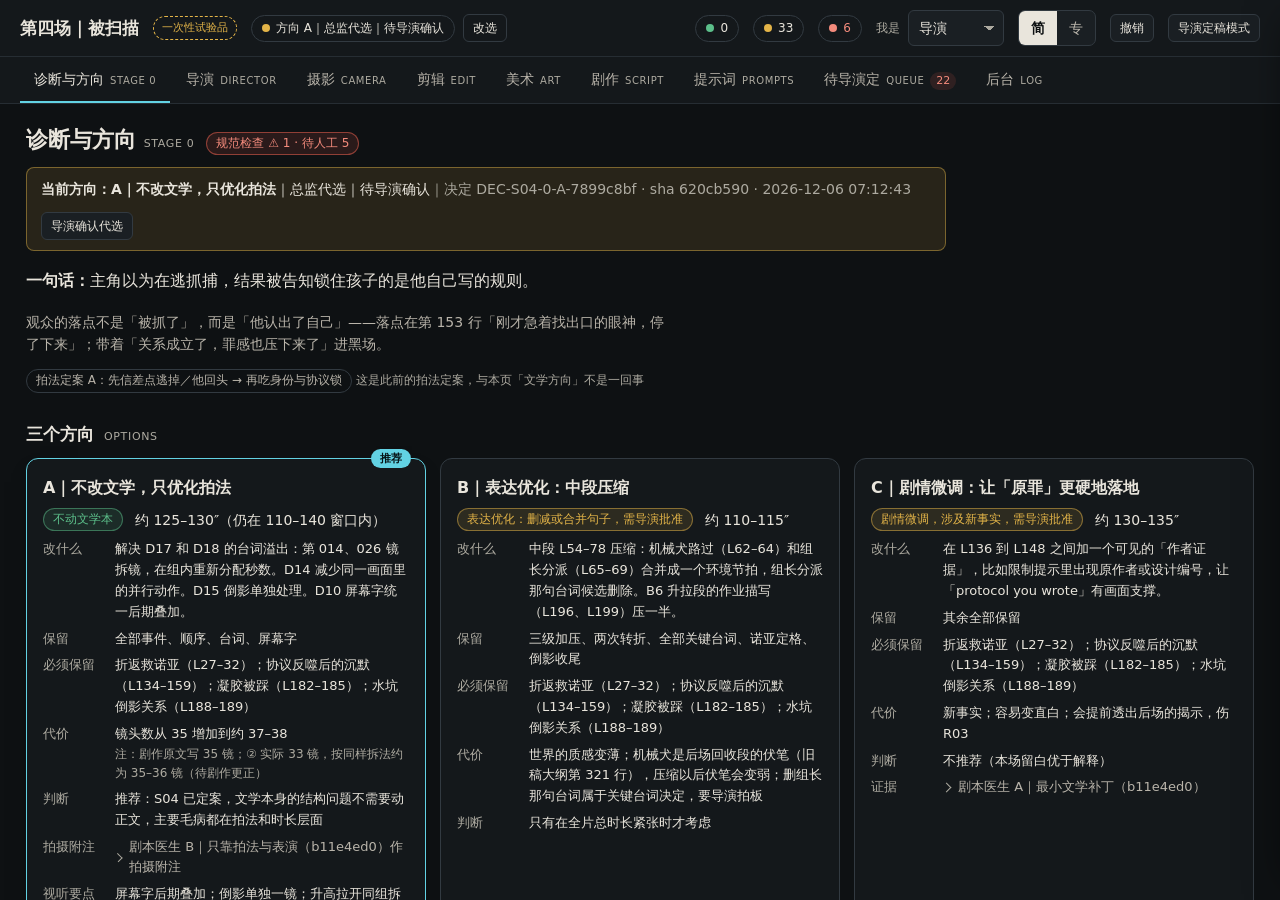
==== index.html @ 459a9475 "LR S04 workbench preview v0.6" ====
<!doctype html>
<html lang="zh-CN">
<head>
<meta charset="utf-8">
<meta name="viewport" content="width=device-width, initial-scale=1">
<title>第四场｜被扫描 · 场次工作台</title>
<link rel="stylesheet" href="css/app.css">
</head>
<body>
<a class="skip" href="#main">跳到主内容</a>
<div class="app">
  <header class="top" id="top"></header>
  <nav class="tabs" id="tabs" role="tablist" aria-label="视角"></nav>
  <div class="body" id="body">
    <aside class="tree" id="tree" aria-label="镜头树"></aside>
    <main class="main" id="main" tabindex="-1" role="tabpanel"></main>
    <aside class="side" id="side" aria-label="资产栏"></aside>
  </div>
</div>
<div class="drawer" id="drawer" role="dialog" aria-modal="true" aria-hidden="true" aria-label="抽屉"></div>
<noscript><p style="padding:20px">需要开启 JavaScript。</p></noscript>
<script src="data/S04.js"></script>
<script src="data/ref_index.js"></script>
<script src="js/core.js"></script>
<script src="js/lint.js"></script>
<script src="rules/rules.js"></script>
<script src="rules/freshness.js"></script>
<script src="rules/ui_audit.js"></script>
<script src="js/ui_base.js"></script>
<script src="js/ui_views.js"></script>
<script src="js/ui_views2.js"></script>
<script src="js/ui_rules.js"></script>
<script src="js/ui_actions.js"></script>
</body>
</html>
---- css/app.css ----
/* 场次工作台｜深色操作界面：夜戏工作环境，状态只用三色 */
:root{
  --bg:#0e1113; --panel:#14181b; --panel2:#1a1f23; --line:#262d33; --line2:#323a41;
  --ink:#e9e5dc; --ink2:#b9b4aa; --ink3:#adaaa0; --cyan:#62d2e3; --cyan2:#2a6f7a;
  --ok:#5cbf8a; --warn:#e3b448; --bad:#f48b7c; --okbg:rgba(92,191,138,.12); --warnbg:rgba(227,180,72,.12); --badbg:rgba(232,96,79,.13);
  --r:8px; --sans:"Noto Sans SC","Noto Sans CJK SC","PingFang SC","Hiragino Sans GB","Microsoft YaHei","Source Han Sans SC",system-ui,-apple-system,"Segoe UI",sans-serif;
  --latin:"Inter","Helvetica Neue",system-ui,-apple-system,"Segoe UI",Arial,sans-serif;
  --mono:ui-monospace,"SFMono-Regular","Cascadia Mono",Menlo,Consolas,monospace;
}
*{box-sizing:border-box}
html,body{margin:0;height:100%;background:var(--bg);color:var(--ink);font:14px/1.6 var(--sans);-webkit-font-smoothing:antialiased}
::selection{background:var(--cyan2);color:#fff}
*{scrollbar-width:thin;scrollbar-color:var(--line2) transparent}
::-webkit-scrollbar{width:10px;height:10px}::-webkit-scrollbar-thumb{background:var(--line2);border-radius:10px;border:2px solid var(--bg)}
a{color:var(--cyan);text-underline-offset:3px}
button,select,input,textarea{font:inherit;color:inherit}
:focus-visible{outline:2px solid var(--cyan);outline-offset:2px;border-radius:4px}
.lat{font-family:var(--latin);letter-spacing:.06em;text-transform:uppercase;font-size:11px;color:var(--ink3);font-weight:500}
.num{font-variant-numeric:tabular-nums;font-family:var(--latin)}
.muted{color:var(--ink3)} .ink2{color:var(--ink2)}
.hide{display:none!important}

/* ---------- shell ---------- */
.app{display:grid;grid-template-rows:auto auto 1fr;height:100vh}
.top{display:flex;align-items:center;gap:12px 14px;padding:10px 20px;border-bottom:1px solid var(--line);background:var(--panel);flex-wrap:wrap}
.brand{display:flex;flex-direction:column;line-height:1.25;min-width:0}
.brandh{font-size:17px;font-weight:600;white-space:nowrap;margin:0;line-height:1.25}
.brand .lat{margin-top:2px}
.proto{font-size:11px;padding:2px 8px;border:1px dashed var(--warn);color:var(--warn);border-radius:20px;white-space:nowrap}
.top .grow{flex:1}
.vers{display:flex;gap:10px;flex-wrap:wrap;font-size:12px;color:var(--ink3)}
.vers span b{color:var(--ink2);font-weight:500}
.ctl{display:flex;align-items:center;gap:8px}
.ctl label{font-size:12px;color:var(--ink3)}
select,.inp{background:var(--panel2);border:1px solid var(--line2);border-radius:6px;padding:6px 10px;min-height:34px}
select{padding-right:28px;appearance:none;background-image:linear-gradient(45deg,transparent 50%,var(--ink3) 50%),linear-gradient(135deg,var(--ink3) 50%,transparent 50%);background-position:calc(100% - 14px) 50%,calc(100% - 9px) 50%;background-size:5px 5px;background-repeat:no-repeat}
.btn{display:inline-flex;align-items:center;gap:6px;background:var(--panel2);border:1px solid var(--line2);border-radius:6px;padding:6px 12px;min-height:34px;cursor:pointer;white-space:nowrap}
.btn:hover{border-color:var(--ink3)} .btn:disabled{opacity:.45;cursor:not-allowed}
.btn.pri{background:var(--cyan);border-color:var(--cyan);color:#071417;font-weight:600}
.btn.pri:hover{filter:brightness(1.08)}
.btn.ghost{background:transparent}
.btn.sm{min-height:28px;padding:3px 9px;font-size:12px}
.btn svg{width:14px;height:14px}
.lamp{display:inline-flex;align-items:center;gap:6px;font-size:12px;padding:3px 10px;border-radius:20px;border:1px solid var(--line2);white-space:nowrap}
.dot{width:8px;height:8px;border-radius:50%;display:inline-block;flex:none}
.ok .dot,.dot.ok{background:var(--ok)} .warn .dot,.dot.warn{background:var(--warn)} .bad .dot,.dot.bad{background:var(--bad)}
.seg{display:inline-flex;border:1px solid var(--line2);border-radius:7px;overflow:hidden;background:var(--panel2)}
.seg button{border:0;background:transparent;padding:6px 12px;cursor:pointer;color:var(--ink2);white-space:nowrap}
.seg button[aria-pressed=true]{background:var(--ink);color:var(--bg);font-weight:600}
.seg button:disabled{opacity:.35;cursor:not-allowed}
.tabs{display:flex;gap:2px;padding:0 20px;border-bottom:1px solid var(--line);background:var(--panel);overflow-x:auto}
.tabs button{border:0;background:transparent;color:var(--ink2);padding:11px 14px 10px;cursor:pointer;border-bottom:2px solid transparent;white-space:nowrap;display:flex;gap:6px;align-items:baseline}
.tabs button .lat{font-size:10px}
.tabs button[aria-selected=true]{color:var(--ink);border-bottom-color:var(--cyan)}
.tabs button:disabled{color:#80878d;cursor:not-allowed}
.tabs .cnt{font-size:11px;background:var(--badbg);color:var(--bad);border-radius:10px;padding:0 6px}

.body{display:grid;grid-template-columns:248px minmax(0,1fr) 312px;min-height:0}
.body.no-side{grid-template-columns:248px minmax(0,1fr)}
.body.wide{grid-template-columns:minmax(0,1fr)}
.tree,.side{overflow:auto;border-right:1px solid var(--line);background:var(--panel);padding:14px 12px 40px}
.side{border-right:0;border-left:1px solid var(--line)}
.main{overflow:auto;padding:18px 26px 80px;min-width:0}

/* ---------- tree ---------- */
.tt{margin:0 0 8px;font-size:12px;font-weight:500;color:var(--ink3)}
.tnode{display:flex;align-items:center;gap:8px;width:100%;text-align:left;background:transparent;border:0;border-radius:6px;padding:5px 8px;cursor:pointer;color:var(--ink2)}
.tnode:hover{background:var(--panel2)}
.tnode[aria-current=true]{background:var(--panel2);color:var(--ink);box-shadow:inset 0 0 0 1px var(--line2)}
.tnode .sec{margin-left:auto;font-size:12px}
.tnode.g{font-weight:600;color:var(--ink);margin-top:8px}
.tnode.g .sec.bad{color:var(--bad);font-weight:700}
.tnode.s{padding-left:22px;font-size:13px}
.tnode .flag{width:7px;height:7px;border-radius:50%}
.gbar{height:4px;background:var(--line);border-radius:3px;margin:2px 8px 2px 22px;position:relative}
.gbar i{position:absolute;left:0;top:0;bottom:0;background:var(--cyan2);border-radius:3px}
.gbar i.bad{background:var(--bad)}

/* ---------- common blocks ---------- */
.h1{font-size:22px;font-weight:600;margin:0}
.h2{font-size:17px;font-weight:600;margin:28px 0 10px;display:flex;align-items:baseline;gap:10px}
.h2:first-child{margin-top:0}
.h3{font-size:14px;font-weight:600;margin:16px 0 6px}
.lead{font-size:16px;line-height:1.7;max-width:70ch}
.pane{background:var(--panel);border:1px solid var(--line);border-radius:var(--r);padding:14px 16px}
.row{display:flex;gap:12px;align-items:center;flex-wrap:wrap}
.chip{display:inline-flex;align-items:center;gap:5px;border:1px solid var(--line2);border-radius:20px;padding:1px 9px;font-size:12px;color:var(--ink2);background:transparent;cursor:default;white-space:nowrap}
button.chip{cursor:pointer} button.chip:hover{border-color:var(--cyan);color:var(--ink)}
.chip.ok{border-color:rgba(92,191,138,.5);color:var(--ok);background:var(--okbg)}
.chip.warn{border-color:rgba(227,180,72,.5);color:var(--warn);background:var(--warnbg)}
.chip.bad{border-color:rgba(232,96,79,.55);color:var(--bad);background:var(--badbg)}
.chip.line{font-family:var(--latin);font-size:11px}
.tag-src{font-size:11px;color:var(--ink3)}
table.t{width:100%;border-collapse:collapse;font-size:13px}
table.t th{text-align:left;font-weight:500;color:var(--ink3);font-size:12px;border-bottom:1px solid var(--line2);padding:6px 8px;white-space:nowrap}
table.t td{border-bottom:1px solid var(--line);padding:7px 8px;vertical-align:top}
table.t tr.sel td{background:rgba(98,210,227,.06)}
.inh{color:var(--ink3)} .set{color:var(--ink)}
.ydot{display:inline-block;width:6px;height:6px;border-radius:50%;background:var(--warn);margin-left:4px;vertical-align:middle}
.empty{border:1px dashed var(--line2);border-radius:var(--r);padding:22px;text-align:center;color:var(--ink3)}
.alert{border-radius:var(--r);padding:10px 14px;margin:10px 0;border:1px solid}
.alert.bad{border-color:rgba(232,96,79,.5);background:var(--badbg)}
.alert.warn{border-color:rgba(227,180,72,.45);background:var(--warnbg)}
.alert.ok{border-color:rgba(92,191,138,.45);background:var(--okbg)}
.alert .fix{color:var(--ink2);font-size:13px}
details>summary{cursor:pointer;list-style:none;display:flex;align-items:center;gap:8px;color:var(--ink2)}
details>summary::-webkit-details-marker{display:none}
details>summary::before{content:"";width:6px;height:6px;border-right:1.5px solid var(--ink3);border-bottom:1.5px solid var(--ink3);transform:rotate(-45deg);transition:transform .2s}
details[open]>summary::before{transform:rotate(45deg)}

/* ---------- edit bar ---------- */
.editbar{position:sticky;top:-18px;z-index:5;background:linear-gradient(var(--bg) 85%,transparent);padding:10px 0 12px;margin:-18px 0 8px}
.editbox{display:flex;gap:8px;align-items:center;background:var(--panel);border:1px solid var(--line2);border-radius:10px;padding:6px 6px 6px 12px}
.editbox:focus-within{border-color:var(--cyan)}
.editbox input{flex:1;background:transparent;border:0;outline:none;min-width:0;padding:6px 0;font-size:15px}
.editbox .lat{white-space:nowrap}
.hints{display:flex;gap:6px;flex-wrap:wrap;margin-top:8px}
.result{margin-top:10px;background:var(--panel);border:1px solid var(--line2);border-radius:10px;padding:12px 14px}
.intent{display:grid;grid-template-columns:repeat(3,minmax(0,1fr));gap:10px;margin:8px 0}
.intent div{background:var(--panel2);border-radius:6px;padding:6px 10px}
.intent div .lat{display:block}
.cmp{display:grid;grid-template-columns:repeat(3,minmax(0,1fr));gap:10px;margin-top:10px}
.cmp>div{border:1px solid var(--line2);border-radius:8px;padding:10px}

/* ---------- shot rows ---------- */
.grouphead{display:flex;gap:14px;align-items:flex-start;flex-wrap:wrap;margin-bottom:12px}
.grouphead .meta{flex:1;min-width:280px}
.secbig{font-size:26px;font-weight:600;font-family:var(--latin)}
.secbig.bad{color:var(--bad)}
.shotcard{display:grid;grid-template-columns:96px minmax(0,1fr) minmax(220px,340px);gap:16px;padding:16px 0;border-top:1px solid var(--line)}
.shotcard .sid{font-family:var(--latin);font-weight:600;font-size:15px}
.shotcard .sid small{display:block;font-weight:400;color:var(--ink3);font-size:12px}
.shotcard.sel{background:linear-gradient(90deg,rgba(98,210,227,.05),transparent 60%)}
.effect{font-size:15px;line-height:1.65}
.lines .ln{margin-top:6px}
.lines .en{font-family:var(--latin);font-size:14px}
.lines .zh{color:var(--ink3);font-size:12px}
.sketch{display:flex;gap:8px;align-items:stretch}
.sketch figure{margin:0;flex:1;min-width:0;position:relative;border-radius:6px;overflow:hidden;background:#000;border:1px solid var(--line)}
.sketch img{display:block;width:100%;aspect-ratio:16/9;object-fit:cover}
.sketch .ph{aspect-ratio:16/9;display:flex;align-items:center;justify-content:center;color:var(--ink3);font-size:12px;border:1px dashed var(--line2);border-radius:6px;background:var(--panel2);flex:1}
.blackbar{background:#000;color:#f1efe9;font-size:10.5px;line-height:1.5;padding:5px 7px;font-family:var(--latin)}
.blackbar b{font-weight:600}
.figtag{position:absolute;top:6px;left:6px}
.camcard{background:var(--panel2);border:1px solid var(--line);border-radius:8px;padding:10px 12px;margin-top:10px}
.camcard .pk{font-size:12px;color:var(--ink2)}
.camcard .why{font-size:13px;margin-top:4px}
.compass{width:26px;height:26px;flex:none}
.ptabs{display:flex;gap:4px;margin:8px 0}
.ptabs button{background:transparent;border:1px solid var(--line2);border-radius:6px;padding:2px 10px;cursor:pointer;color:var(--ink2);font-size:12px}
.ptabs button[aria-selected=true]{background:var(--ink);color:var(--bg)}
.kv{display:grid;grid-template-columns:96px minmax(0,1fr) auto;gap:4px 10px;font-size:13px}
.kv .k{color:var(--ink3)}
.flagp{font-size:11px;border-radius:4px;padding:0 5px;border:1px solid var(--line2);color:var(--ink2);background:transparent;white-space:nowrap}
.flagp.in{color:var(--cyan);border-color:var(--cyan2)}

/* ---------- map ---------- */
.mapwrap{position:relative;border-radius:10px;overflow:hidden;border:1px solid var(--line);background:#000}
.mapwrap img{display:block;width:100%}
.mapwrap svg{position:absolute;inset:0;width:100%;height:100%}
.mapctl{display:flex;gap:8px;align-items:center;margin:8px 0}

/* ---------- timeline (剪辑) ---------- */
.tl{margin:10px 0 24px}
.tl .lane{position:relative;height:56px;background:var(--panel);border:1px solid var(--line);border-radius:8px;overflow:hidden}
.tl .limit{position:absolute;top:0;bottom:0;border-left:1px dashed var(--bad)}
.tl .blk{position:absolute;top:6px;bottom:6px;background:var(--panel2);border:1px solid var(--line2);border-radius:5px;padding:3px 6px;font-size:11px;overflow:hidden;cursor:pointer}
.tl .blk.prot{border-color:var(--cyan2)}
.tl .blk .dl{position:absolute;bottom:3px;height:4px;background:var(--cyan);border-radius:2px;opacity:.8}
.tl .blk .dl.over{background:var(--bad)}
.tl .ruler{display:flex;justify-content:space-between;font-size:10px;color:var(--ink3);margin-top:3px;font-family:var(--latin)}

/* ---------- prompts ---------- */
.pcard{border:1px solid var(--line2);border-radius:10px;margin:14px 0 22px;background:var(--panel)}
.pcard header{display:flex;gap:12px;align-items:center;padding:12px 14px;border-bottom:1px solid var(--line);flex-wrap:wrap}
.pcard pre{margin:0;padding:14px;max-height:420px;overflow:auto;font:12.5px/1.6 var(--mono);white-space:pre-wrap;word-break:break-word}
.pcard pre .n{color:var(--ink3)}
.thumbs{display:flex;gap:10px;padding:10px 14px;border-top:1px solid var(--line);overflow-x:auto}
.thumb{width:132px;flex:none;font-size:11px}
.thumb .im{aspect-ratio:16/9;background:var(--panel2);border:1px solid var(--line2);border-radius:5px;overflow:hidden;display:flex;align-items:center;justify-content:center;color:var(--ink3)}
.thumb img{width:100%;height:100%;object-fit:cover}
.thumb label{display:flex;gap:5px;align-items:center;margin-top:4px}
.copied{color:var(--ok);font-size:12px}

/* ---------- stage 0 ---------- */
.s0head{max-width:920px}
.dimgrid{display:grid;grid-template-columns:repeat(auto-fill,minmax(320px,1fr));gap:14px}
.dim{background:var(--panel);border:1px solid var(--line);border-radius:10px;padding:12px 14px}
.dim h3{margin:0 0 6px;font-size:14px;display:flex;justify-content:space-between;gap:8px}
.ditem{padding:7px 0;border-top:1px solid var(--line);font-size:13px}
.ditem:first-of-type{border-top:0}
.ditem .lv{font-size:11px;margin-right:6px}
.merged{border:1px solid var(--cyan2);background:rgba(98,210,227,.05)}
.opts{display:grid;grid-template-columns:repeat(3,minmax(0,1fr));gap:14px}
.opt{border:1px solid var(--line2);border-radius:12px;padding:16px;background:var(--panel);display:flex;flex-direction:column;gap:8px;position:relative}
.opt.on{border-color:var(--cyan);box-shadow:0 10px 24px -14px rgba(0,0,0,.7)}
.opt h3{margin:0;font-size:16px}
.opt .badge{position:absolute;top:-10px;right:14px;background:var(--cyan);color:#071417;font-size:11px;font-weight:700;border-radius:10px;padding:1px 9px}
.opt dl{margin:0;display:grid;grid-template-columns:62px minmax(0,1fr);gap:6px 10px;font-size:13px}
.opt dt{color:var(--ink3)} .opt dd{margin:0}
.opt .foot{margin-top:auto;display:flex;gap:8px;align-items:center;justify-content:space-between;padding-top:6px}
.riskbar{margin-top:18px}

/* ---------- side ---------- */
.side h4{margin:16px 0 8px;font-size:13px;font-weight:600;display:flex;align-items:center;gap:8px}
.side h4:first-child{margin-top:0}
.missing{font-size:12px;font-weight:700;color:#1a0c0a;background:var(--bad);border-radius:12px;padding:1px 8px}
.ref{display:flex;gap:8px;align-items:center;padding:6px 8px;border:1px solid var(--line);border-radius:6px;margin-bottom:6px;font-size:12px;width:100%;background:transparent;text-align:left}
.ref.miss{border-color:rgba(232,96,79,.6);background:var(--badbg);cursor:pointer}
.ref.pend{border-color:rgba(227,180,72,.5);background:var(--warnbg)}
.ref .rid{font-family:var(--latin);font-weight:600}
.ref .st{margin-left:auto}
.gap{display:block;width:100%;text-align:left;background:transparent;border:0;border-top:1px solid var(--line);padding:7px 2px;font-size:12px;cursor:pointer;color:var(--ink2)}
.gap:hover{color:var(--ink)}
.gap .gt{font-size:11px}
.abc{border:1px solid var(--warn);background:var(--panel);border-radius:12px;padding:14px;margin-bottom:16px}
.abc .cands{display:grid;grid-template-columns:repeat(3,minmax(0,1fr));gap:10px;margin:10px 0}
.cand{border:1px solid var(--line2);border-radius:8px;padding:8px;display:flex;flex-direction:column;gap:6px;cursor:pointer}
.cand:has(input:checked){border-color:var(--cyan)}
.cand .im{aspect-ratio:16/9;background:var(--panel2);border-radius:5px;overflow:hidden;display:flex;align-items:center;justify-content:center;color:var(--ink3);font-size:12px}
.cand img{width:100%;height:100%;object-fit:cover}
.cand.dis{opacity:.55;cursor:not-allowed}

/* ---------- drawer ---------- */
.drawer{position:fixed;top:0;right:0;bottom:0;width:min(480px,92vw);background:var(--panel);border-left:1px solid var(--line2);box-shadow:-20px 0 40px -20px rgba(0,0,0,.6);transform:translateX(102%);transition:transform .28s cubic-bezier(.16,1,.3,1);z-index:30;display:flex;flex-direction:column}
.drawer.open{transform:none}
.drawer header{display:flex;align-items:center;gap:10px;padding:14px 16px;border-bottom:1px solid var(--line)}
.drawer .c{overflow:auto;padding:12px 16px}
.lit{font-size:14px;line-height:1.75}
.lit .l{display:grid;grid-template-columns:44px minmax(0,1fr);gap:8px;padding:1px 4px;border-radius:4px}
.lit .l .no{color:var(--ink3);font-family:var(--latin);font-size:11px;text-align:right;padding-top:3px}
.lit .l.hl{background:rgba(98,210,227,.12)}
.lit .l.en{font-family:var(--latin);color:var(--ink2)}
.toast{position:fixed;bottom:22px;left:50%;transform:translateX(-50%);background:var(--ink);color:var(--bg);padding:9px 16px;border-radius:8px;font-weight:600;z-index:40;box-shadow:0 10px 30px -10px rgba(0,0,0,.6)}

/* ---------- final (导演定稿) mode ---------- */
body.final .proc{display:none!important}
body.final .top{background:#0b0d0f}

/* ---------- responsive ---------- */
.only-narrow{display:none}
@media (max-width:1280px){.body{grid-template-columns:220px minmax(0,1fr) 280px}.shotcard{grid-template-columns:84px minmax(0,1fr) minmax(200px,280px)}}
@media (max-width:1100px){
  .body,.body.no-side{grid-template-columns:200px minmax(0,1fr)}
  .side{position:fixed;top:0;right:0;bottom:0;width:min(340px,90vw);z-index:25;transform:translateX(102%);transition:transform .25s;box-shadow:-20px 0 40px -20px rgba(0,0,0,.7)}
  .side.open{transform:none}
  .only-narrow{display:inline-flex}
  .opts{grid-template-columns:1fr}
  .shotcard{grid-template-columns:72px minmax(0,1fr)}
  .shotcard>.col3{grid-column:2}
}
@media (max-width:820px){
  .body,.body.no-side{grid-template-columns:minmax(0,1fr)}
  .tree{position:fixed;top:0;left:0;bottom:0;width:min(300px,86vw);z-index:25;transform:translateX(-102%);transition:transform .25s;border-right:1px solid var(--line2)}
  .tree.open{transform:none}
  .main{padding:14px 14px 80px}
  .intent,.cmp{grid-template-columns:1fr}
  .vers{display:none}
  .shotcard{grid-template-columns:1fr}.shotcard>.col3{grid-column:auto}
  .abc .cands{grid-template-columns:1fr 1fr}
}
@media (prefers-reduced-motion:reduce){*{transition:none!important}}
body.simple .pro{display:none!important}
abbr[title]{text-decoration:underline dotted var(--ink3);text-underline-offset:3px;cursor:help}
.bad{color:var(--bad)}
.mapwrap svg text{paint-order:stroke;stroke:#0b0d0f;stroke-width:3.5px;stroke-linejoin:round;font-family:var(--sans)}

.tabs{align-items:center}
.tabs .vers{margin-left:auto;padding-left:16px;white-space:nowrap;font-size:11.5px}
#dropzone{margin-bottom:22px}
@media (max-width:1280px){.tabs .vers{display:none}.brand .lat{display:none}}
@media (max-width:1100px){.top .lamp .num{min-width:1ch}.top label[for=who]{display:none}}
@media (max-width:820px){.top{padding:8px 12px;gap:8px}.proto{display:none}.top .ctl .btn.ghost{display:none}.brandh{font-size:15px}}
.specold,.specold b{color:var(--warn)!important}

/* v0.3 规范检查 */
.lintb{cursor:pointer;font:inherit;font-size:12px}
.lintbox{flex-basis:100%;margin-top:6px;padding:8px 12px;border:1px solid var(--line2);border-radius:8px;background:var(--panel2);font-size:13px;max-width:80ch}
.lintbox ul{margin:0;padding-left:18px}.lintbox li{margin:3px 0}.lintbox li.bad b{color:var(--bad)}.lintbox li.warn b{color:var(--warn)}.lintbox li.ok b{color:var(--ok)}
.quote{color:var(--ink2);font-size:12px;margin-top:3px;font-family:var(--latin);word-break:break-word}
.linkbtn{background:none;border:0;color:var(--cyan);text-decoration:underline;text-underline-offset:3px;cursor:pointer;font:inherit;padding:0}
pre.gp{white-space:pre-wrap;font-size:12px;line-height:1.5;background:var(--bg);border:1px solid var(--line);border-radius:6px;padding:8px 10px;margin:4px 0 0;font-family:var(--latin)}
.dropzone{border:1px dashed var(--line2);border-radius:8px;padding:14px;color:var(--ink2);text-align:center;cursor:pointer;margin:10px 0}
.dropzone:hover{border-color:var(--cyan)}
.tthead{display:flex;align-items:center;justify-content:space-between;gap:8px;margin:0 0 8px}.tthead .tt{margin:0}
.panel-close{margin:0}
.tree .panel-close{display:none}
@media (max-width:820px){.tree .panel-close{display:inline-flex}}
.grouphead .meta .row{flex-wrap:wrap}
.sr{position:absolute;width:1px;height:1px;overflow:hidden;clip:rect(0 0 0 0);white-space:nowrap}

/* ---------- 可访问性与触控（taste TA-01/02/06） ---------- */
.skip{position:absolute;left:12px;top:-60px;z-index:60;background:var(--cyan);color:#071417;font-weight:600;padding:12px 16px;min-height:44px;display:inline-flex;align-items:center;border-radius:6px;text-decoration:none}
.skip:focus{top:10px}
.btn:not(.pri):not(:disabled):hover{border-color:var(--ink2);background:#20262b}
/* 窄屏或粗指针：所有可点控件 ≥44px，相邻间距 ≥8px；桌面精细指针保留紧凑密度 */
@media (max-width:820px),(pointer:coarse){
  button,[role=button],[role=tab],a.proc,.editbox input,input.inp,.btn,.btn.sm,select,.inp,.seg button,.tabs button,.tnode,.chip[data-act],button.chip,.linkbtn,.ref,.gap,.blk,.dropzone,label:has(> input[type=checkbox]),label:has(> input[type=radio]){min-height:44px}
  label:has(> input[type=checkbox]),label:has(> input[type=radio]){display:inline-flex;align-items:center;gap:8px}
  .btn.sm.only-narrow,.panel-close{min-width:44px;justify-content:center}
  .tabs{gap:8px}.hints{gap:8px}.row{gap:8px}
  .tnode{padding:10px 10px}
  a.proc,button.flagp{display:inline-flex;align-items:center}
  input[type=checkbox],input[type=radio]{width:22px;height:22px}
}
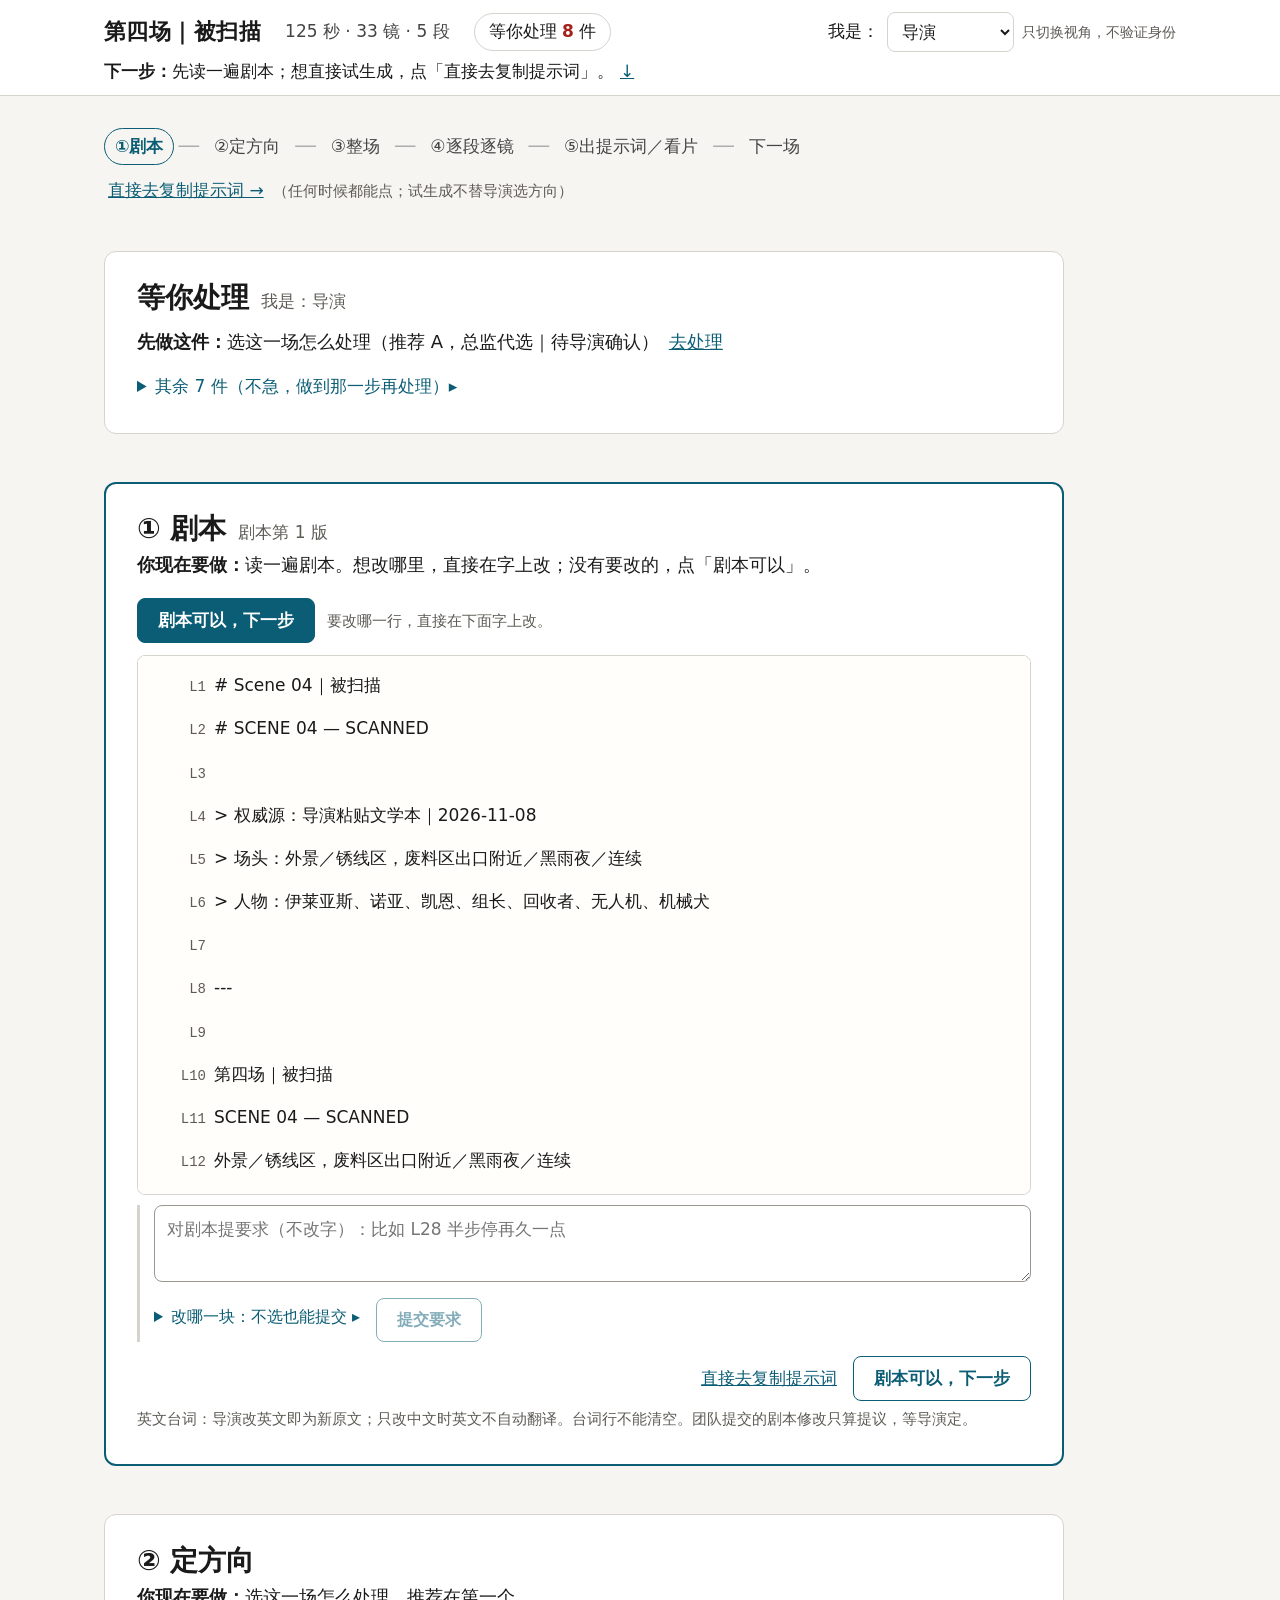
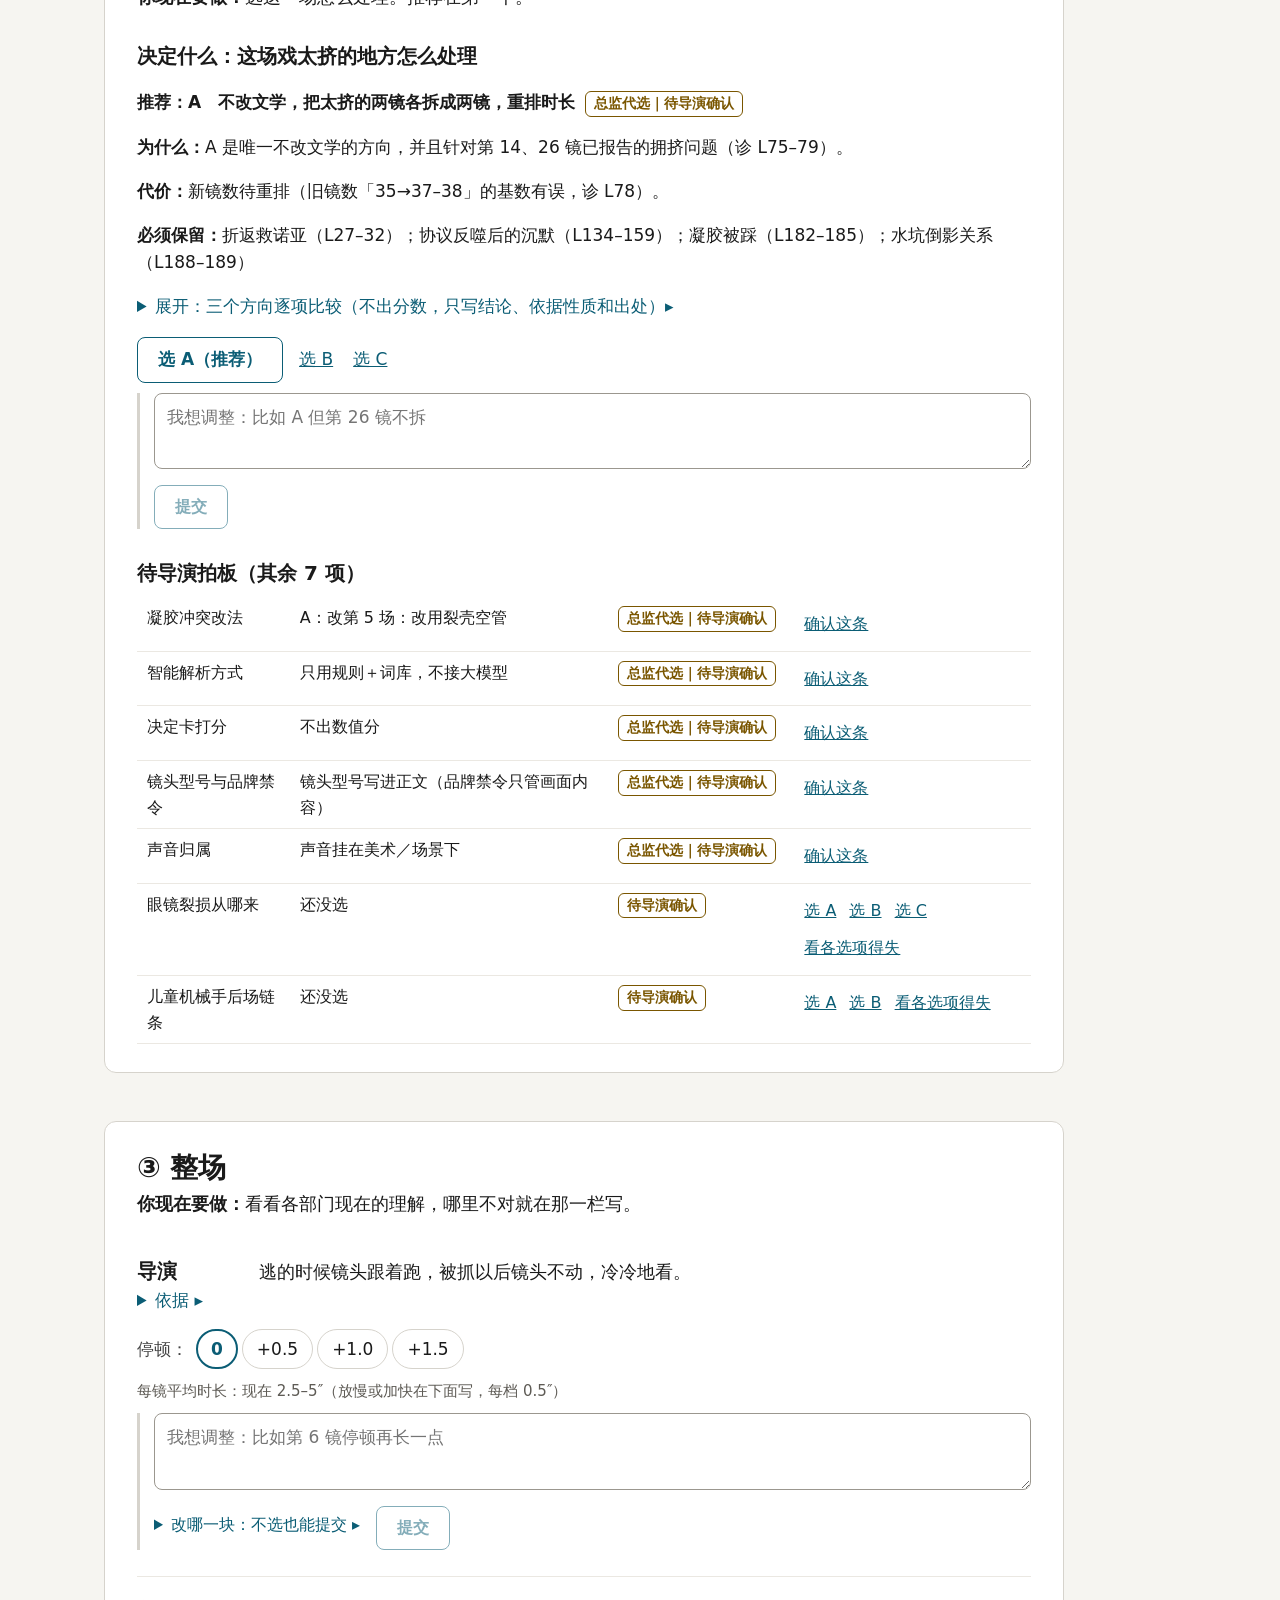
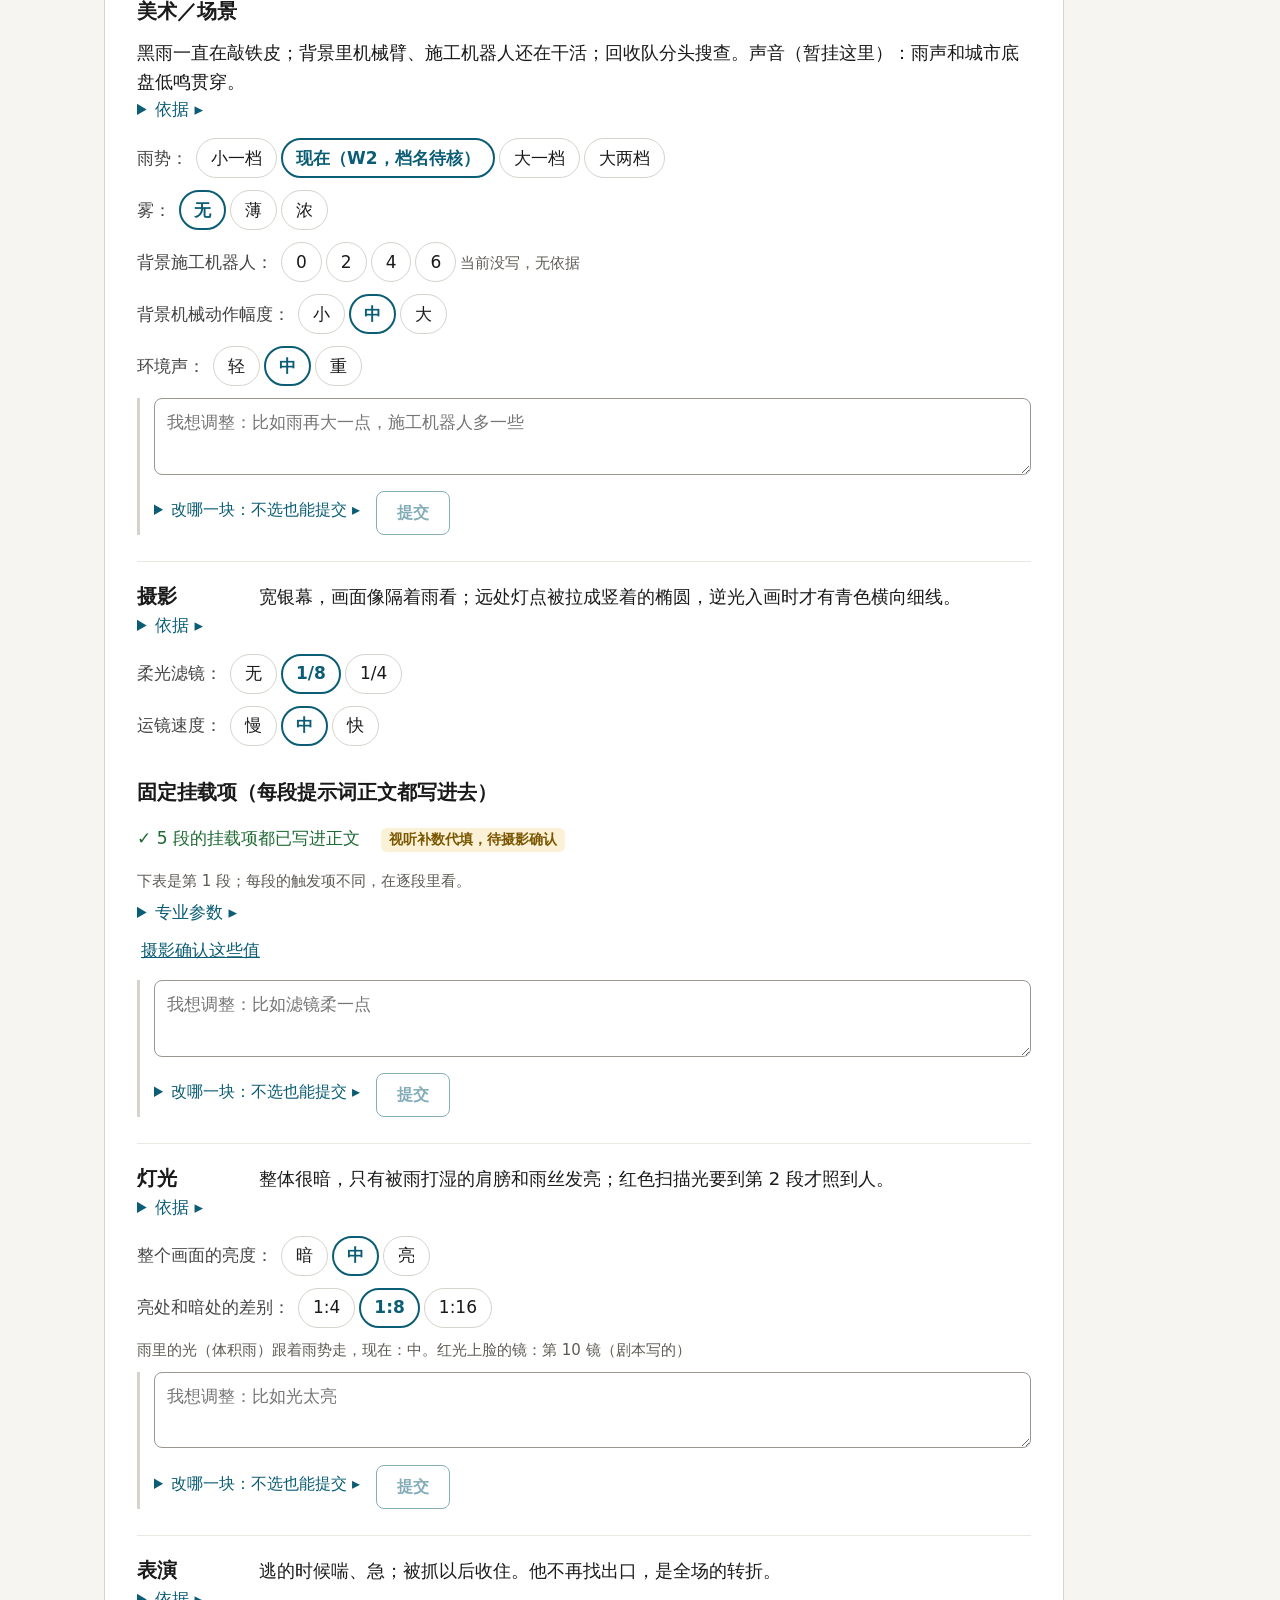
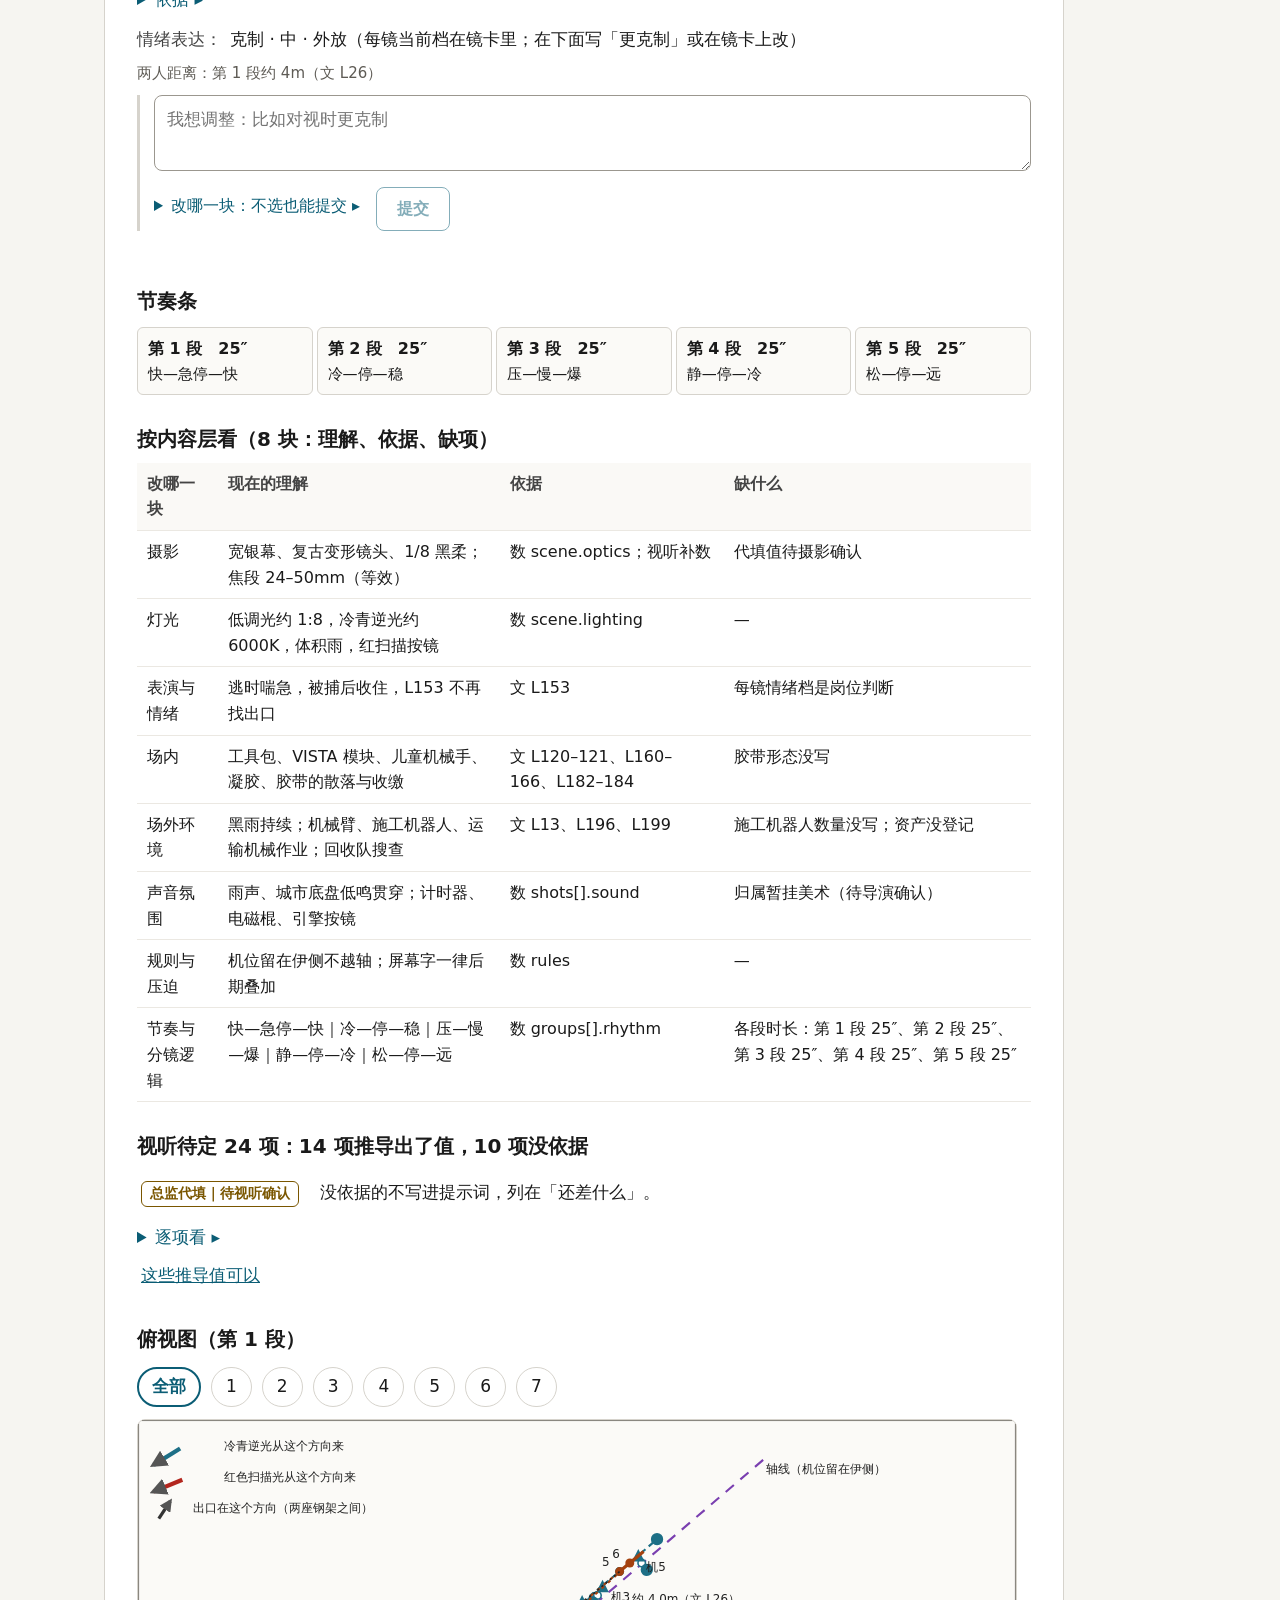
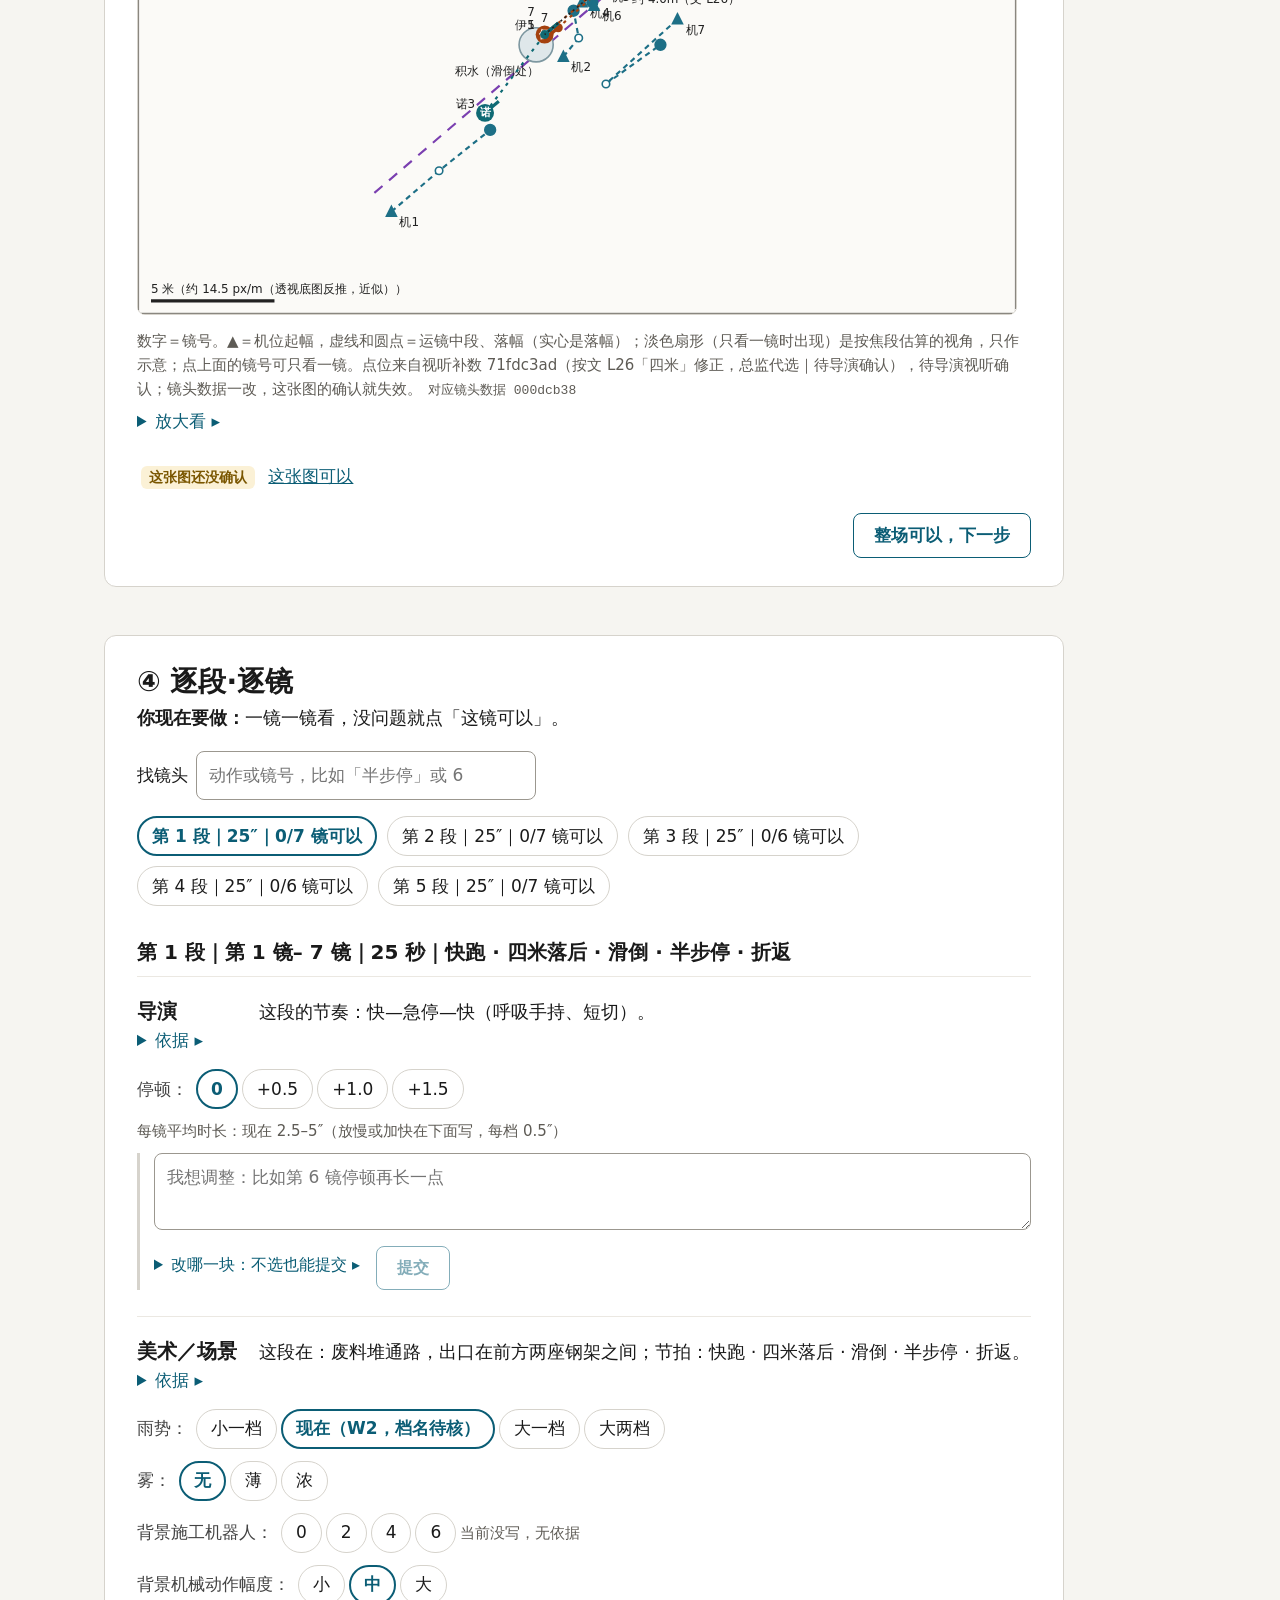
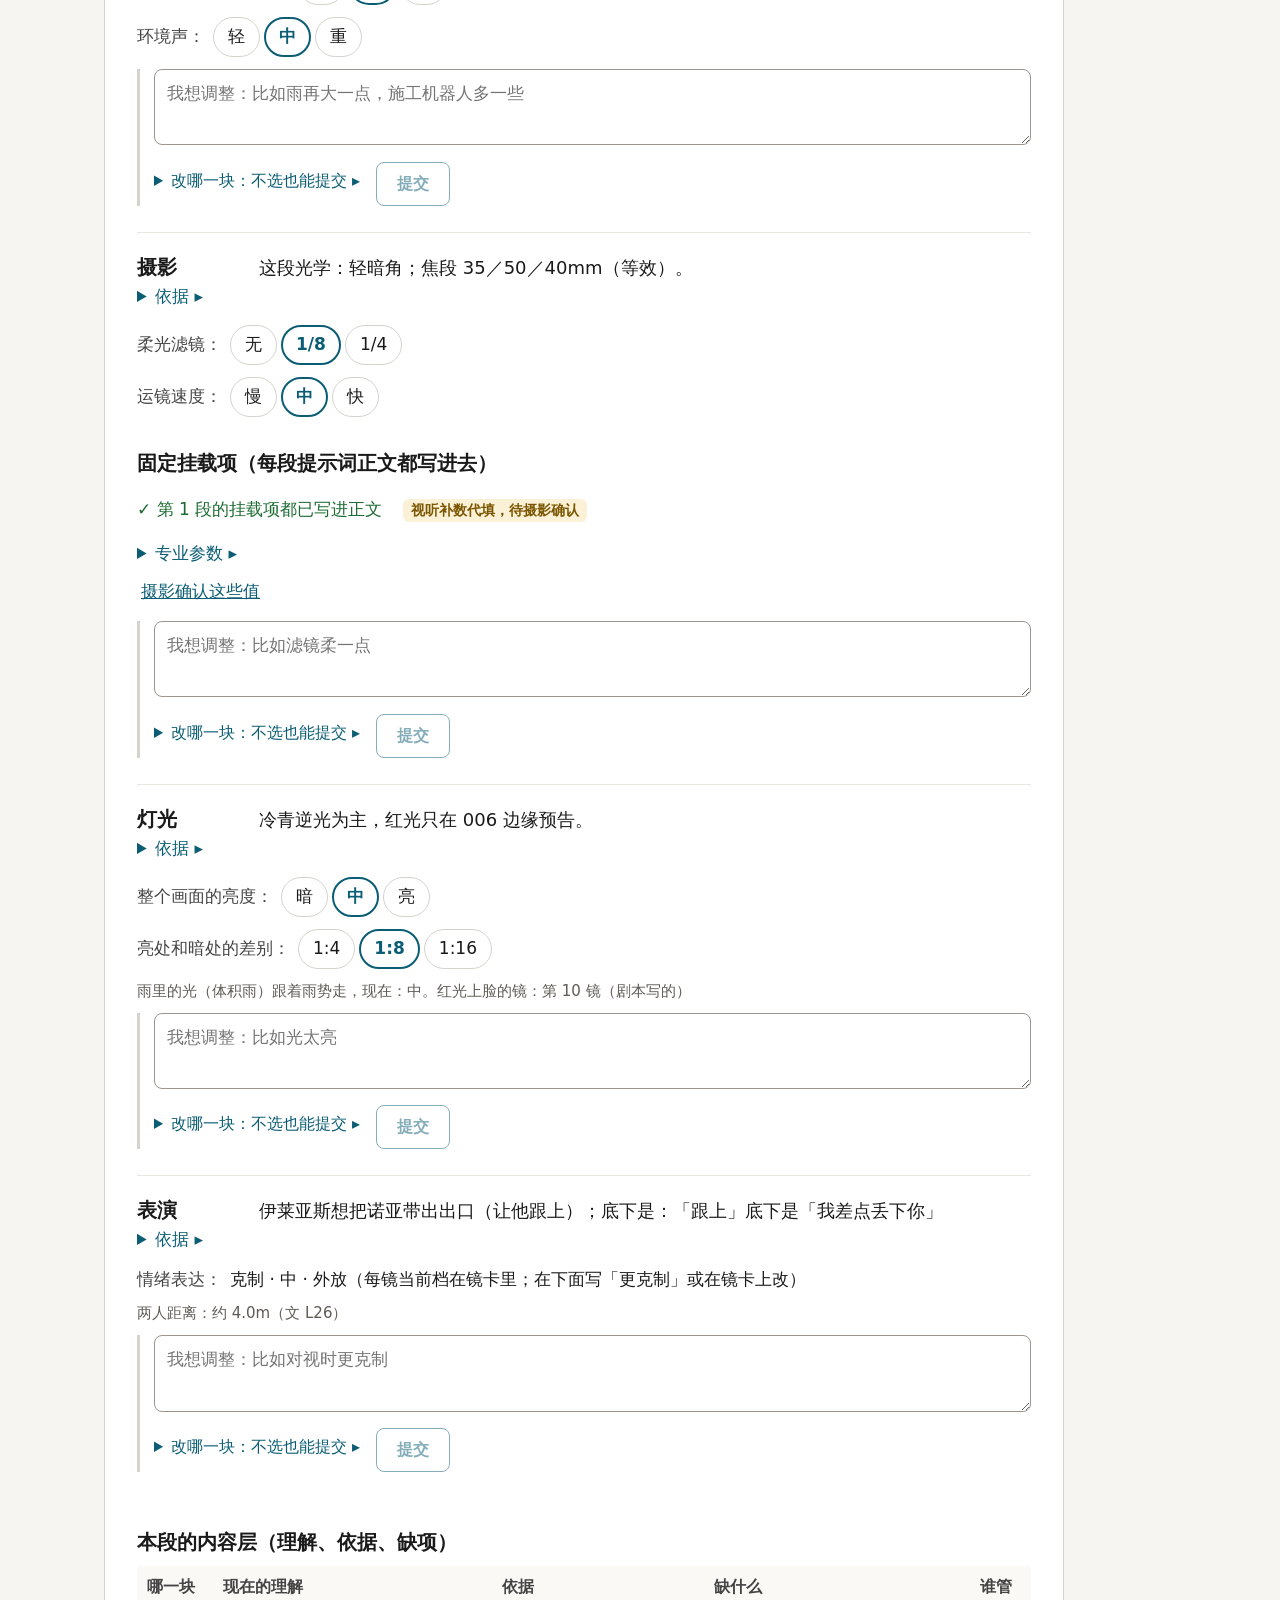
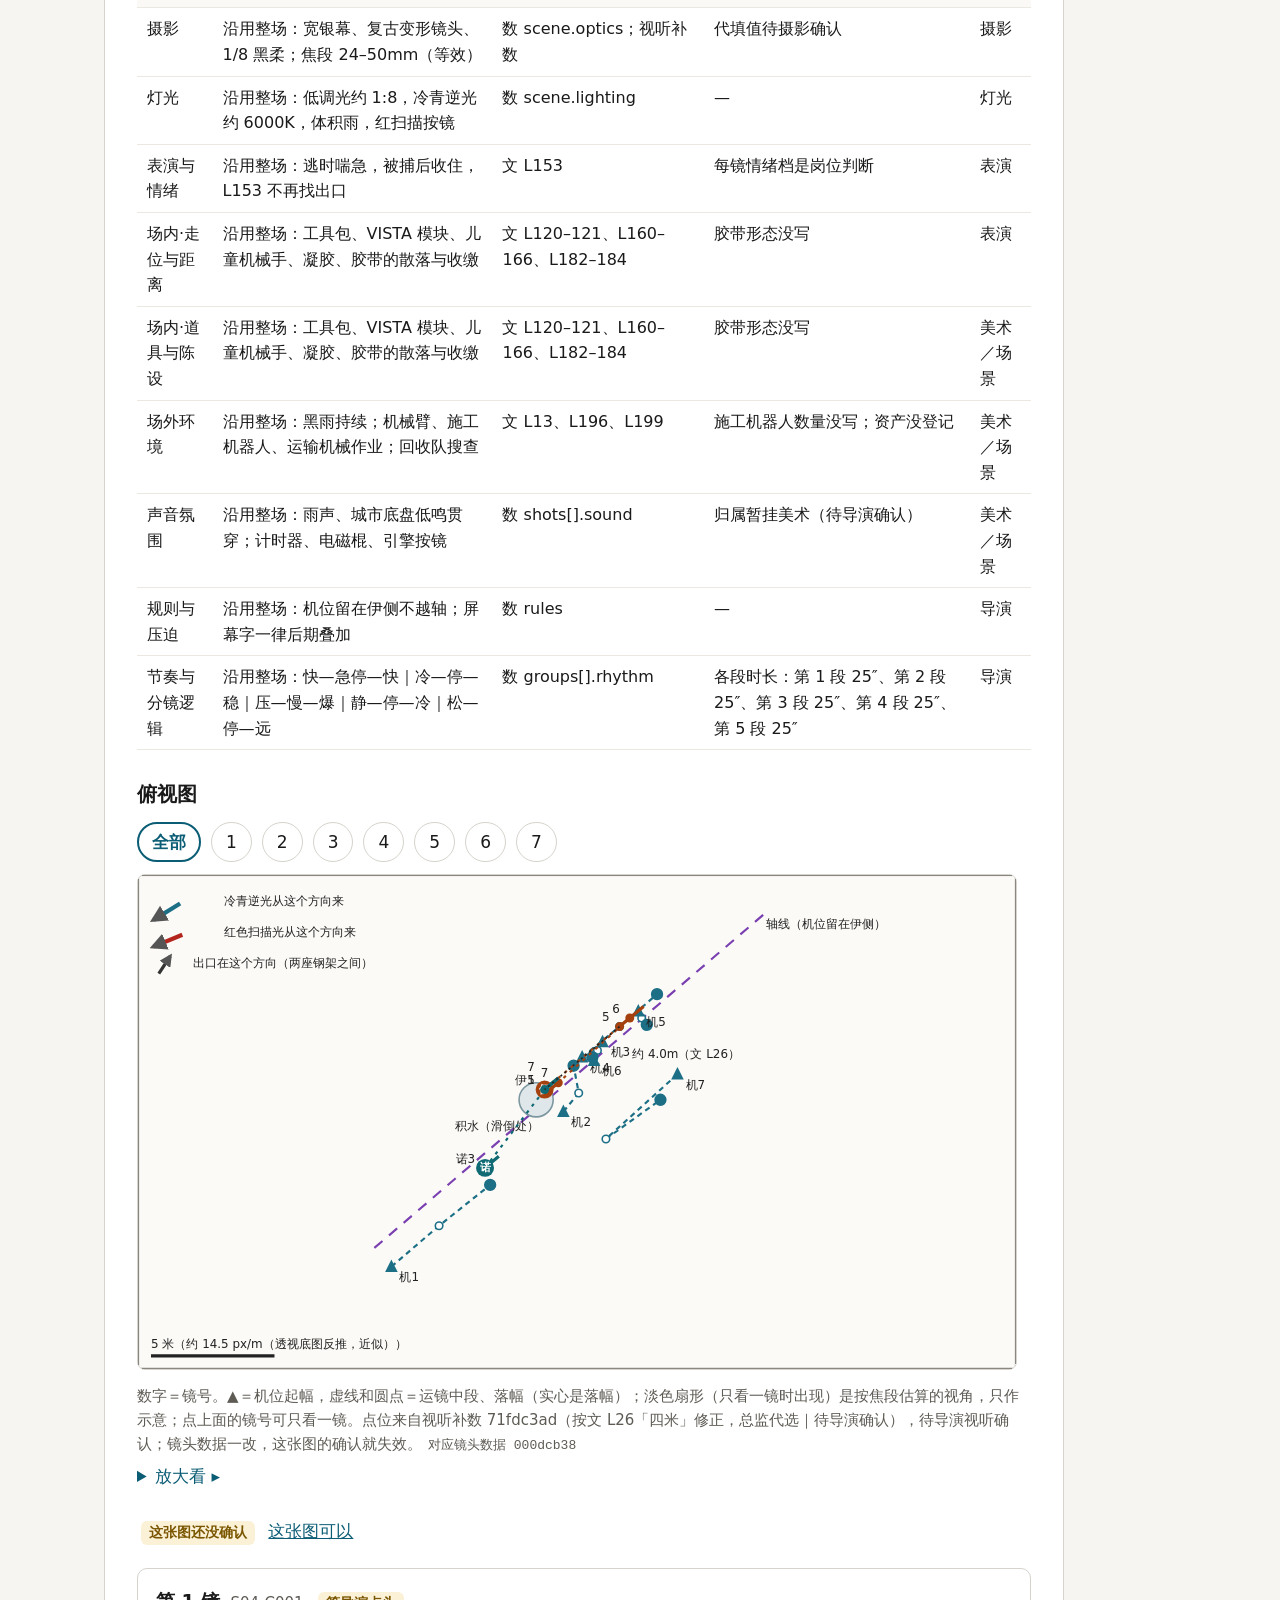
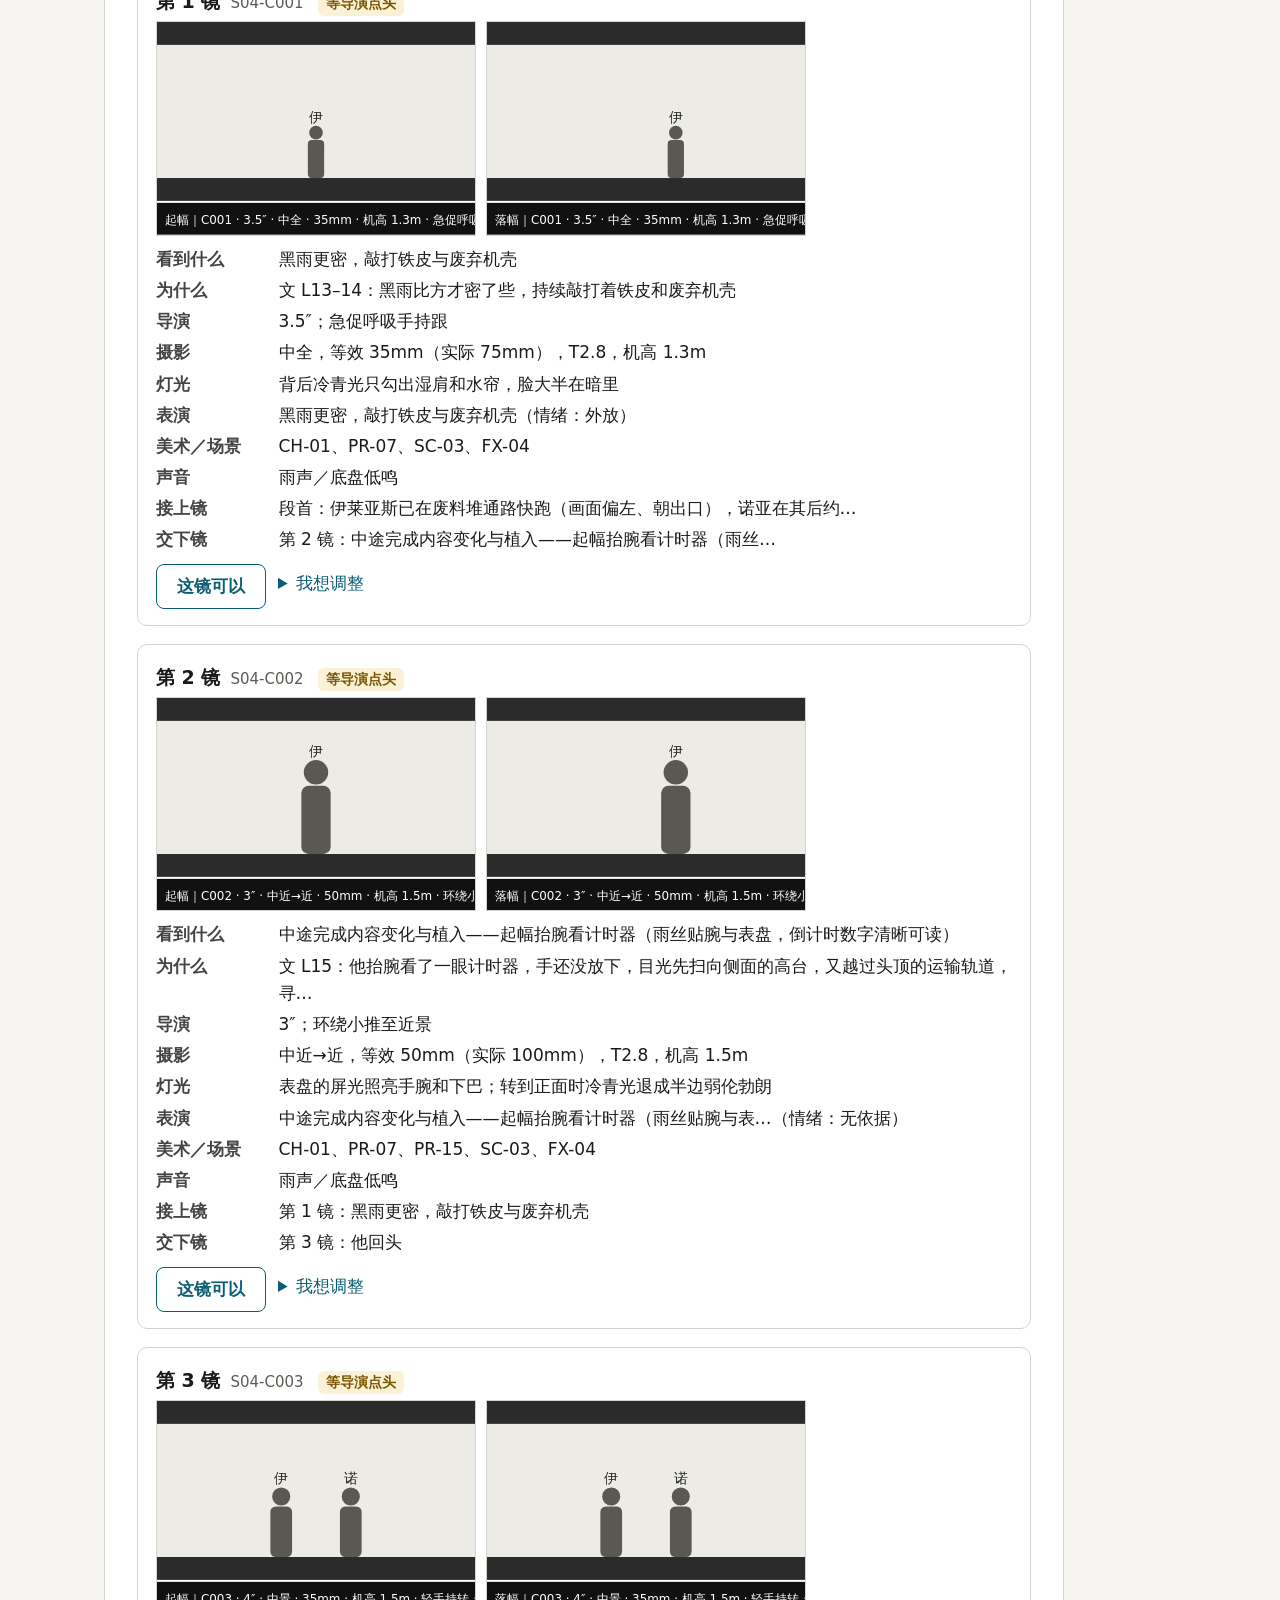
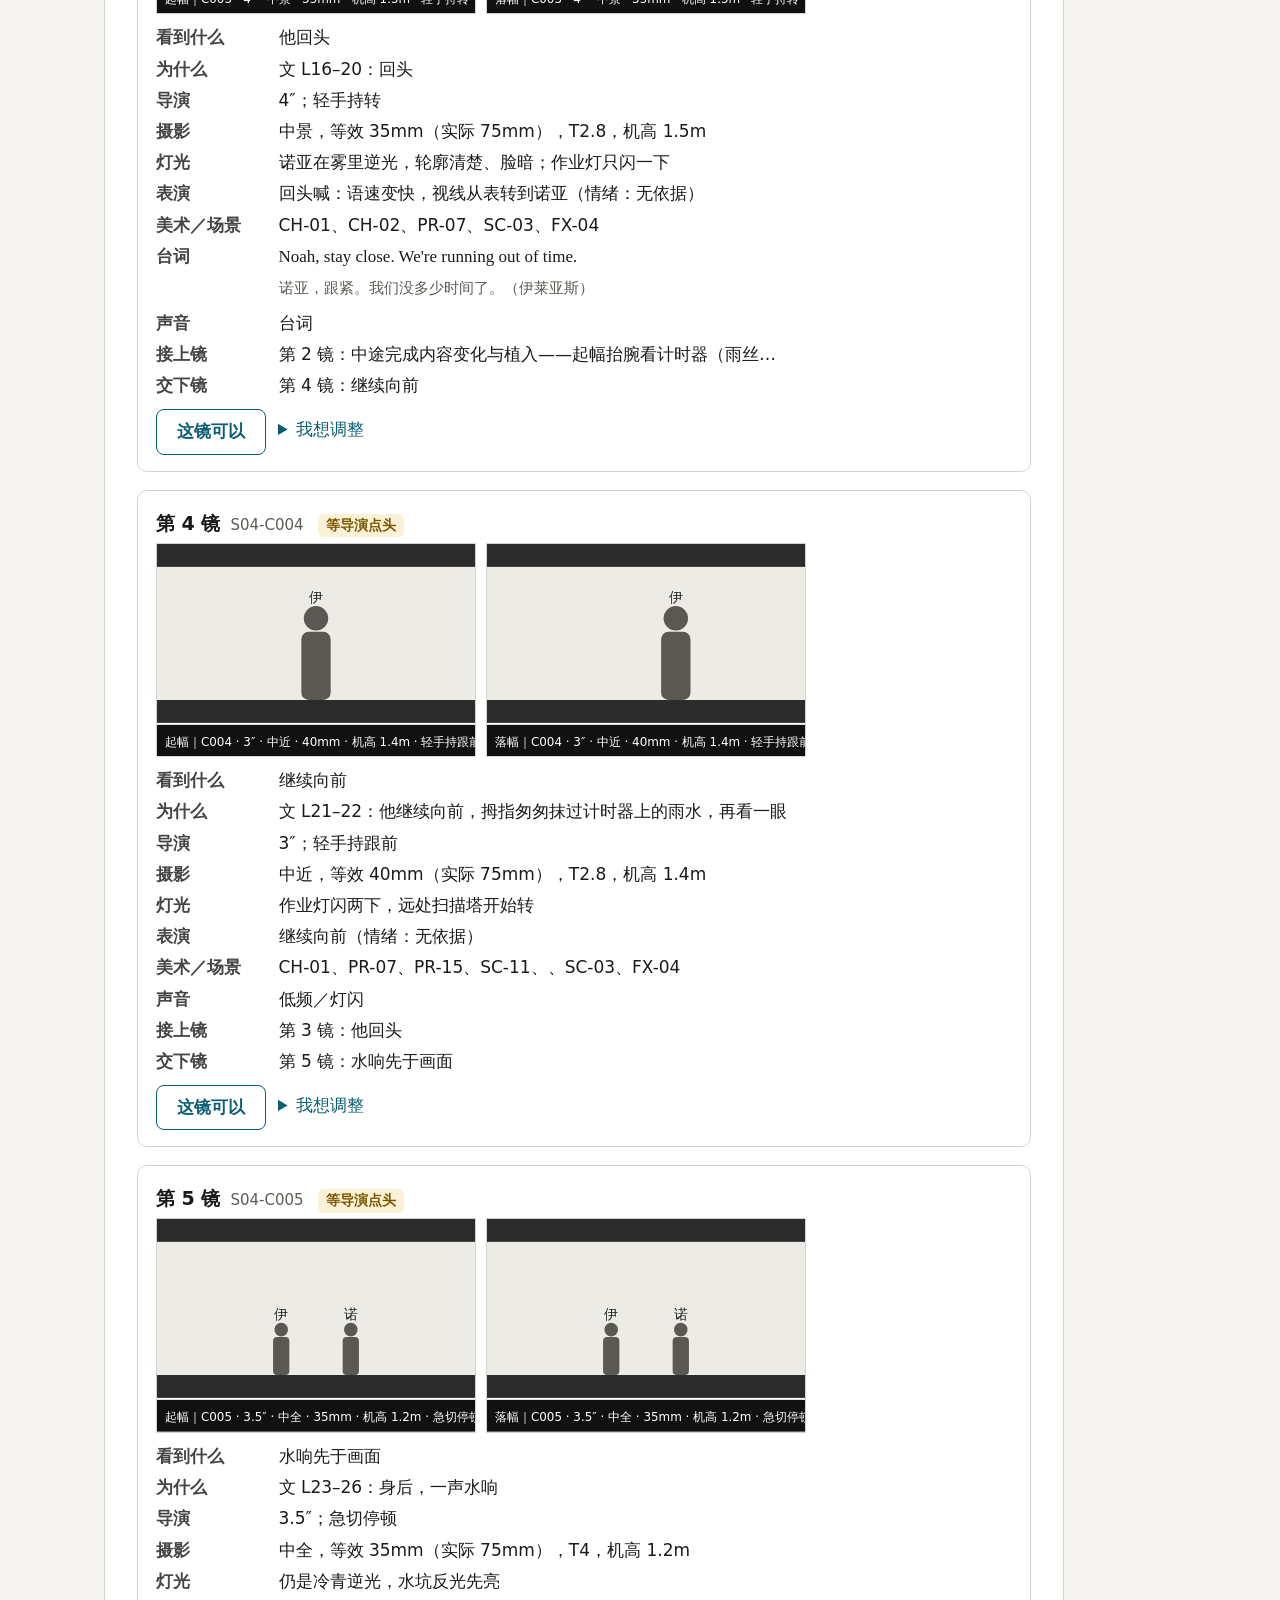
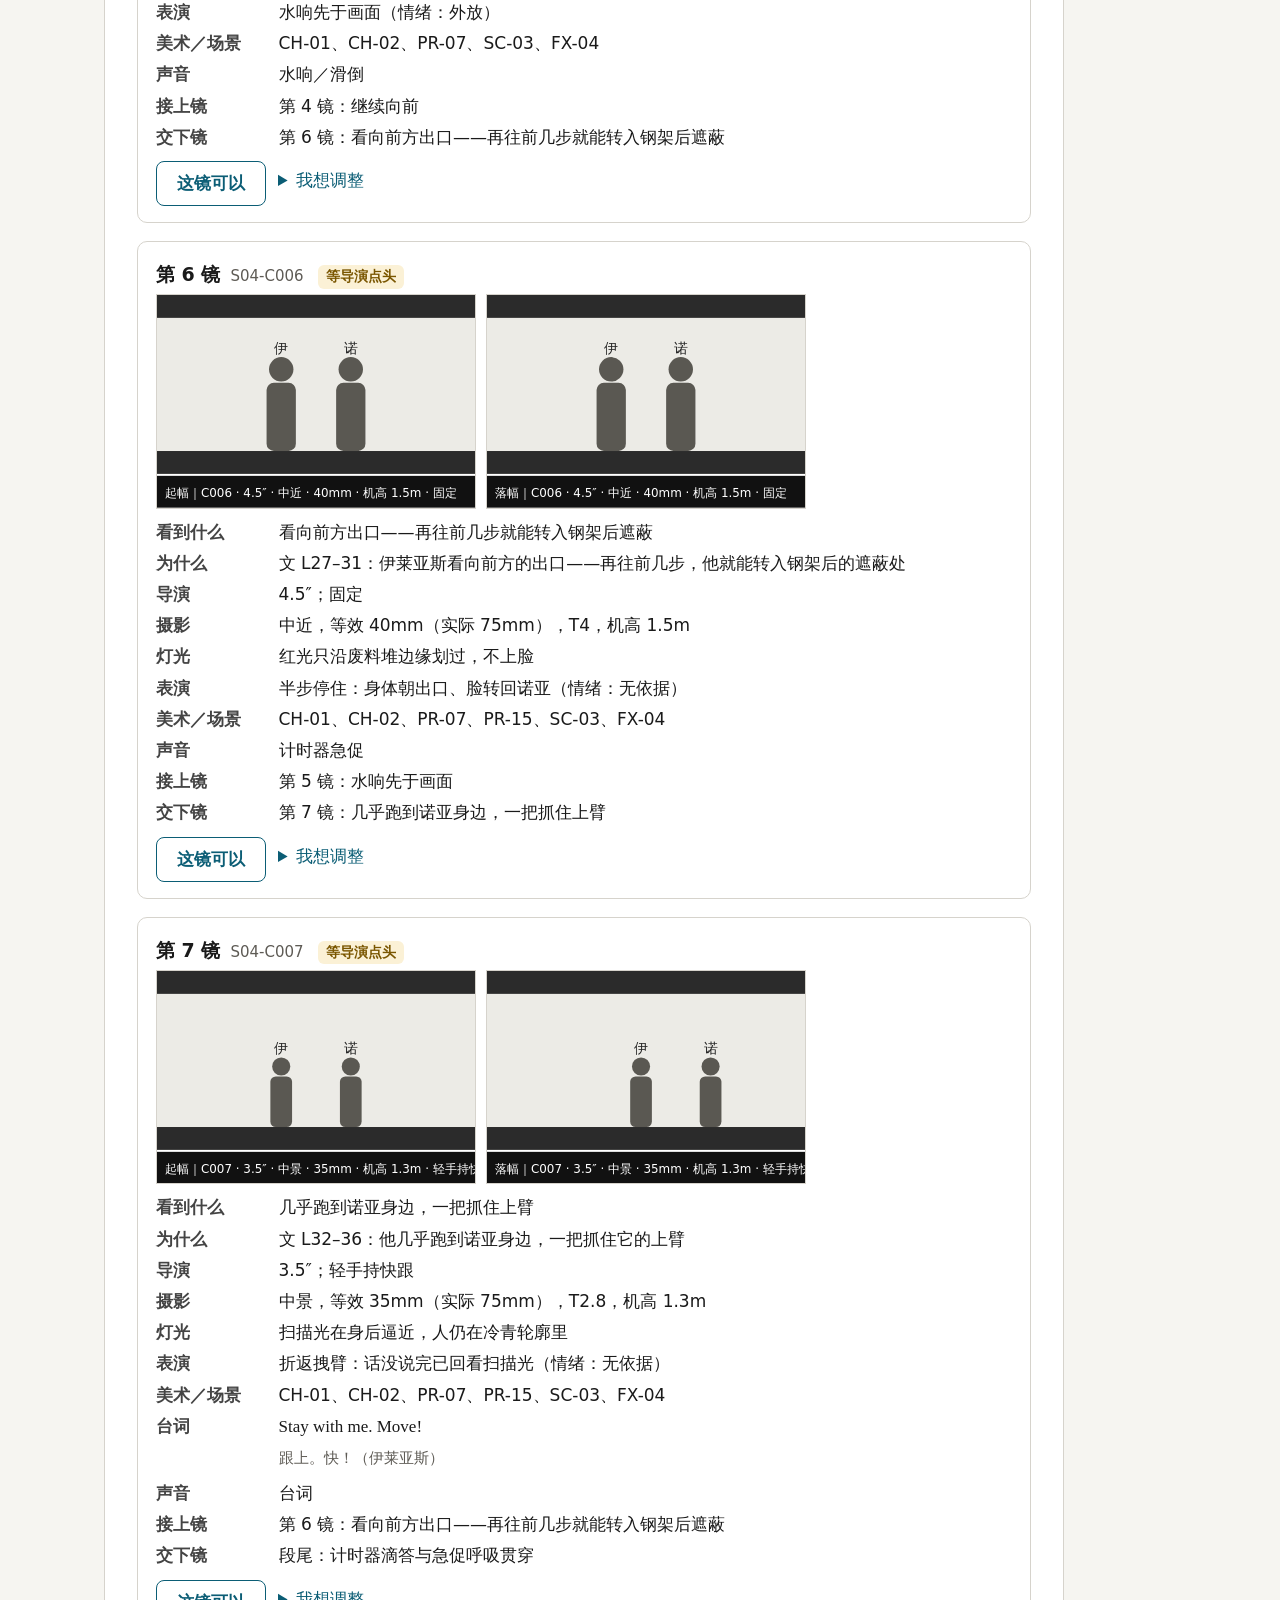
==== commit 558ae1a1: "r3-13 内部检查点：引擎176/176，三引擎e2e 96/96" ====
--- a/index.html
+++ b/index.html
@@ -4,32 +4,20 @@
 <meta charset="utf-8">
 <meta name="viewport" content="width=device-width, initial-scale=1">
 <title>第四场｜被扫描 · 场次工作台</title>
-<link rel="stylesheet" href="css/app.css">
+<link rel="stylesheet" href="css/v4.css">
 </head>
 <body>
-<a class="skip" href="#main">跳到主内容</a>
-<div class="app">
-  <header class="top" id="top"></header>
-  <nav class="tabs" id="tabs" role="tablist" aria-label="视角"></nav>
-  <div class="body" id="body">
-    <aside class="tree" id="tree" aria-label="镜头树"></aside>
-    <main class="main" id="main" tabindex="-1" role="tabpanel"></main>
-    <aside class="side" id="side" aria-label="资产栏"></aside>
-  </div>
-</div>
-<div class="drawer" id="drawer" role="dialog" aria-modal="true" aria-hidden="true" aria-label="抽屉"></div>
+<div id="app"><p style="padding:24px">正在打开……</p></div>
 <noscript><p style="padding:20px">需要开启 JavaScript。</p></noscript>
 <script src="data/S04.js"></script>
 <script src="data/ref_index.js"></script>
+<script src="data/v4_extra.js"></script>
+<script src="data/av_S04.js"></script>
+<script src="data/compare_S04_S05.js"></script>
 <script src="js/core.js"></script>
-<script src="js/lint.js"></script>
-<script src="rules/rules.js"></script>
-<script src="rules/freshness.js"></script>
-<script src="rules/ui_audit.js"></script>
-<script src="js/ui_base.js"></script>
-<script src="js/ui_views.js"></script>
-<script src="js/ui_views2.js"></script>
-<script src="js/ui_rules.js"></script>
-<script src="js/ui_actions.js"></script>
+<script src="js/v4/rules_v1.js"></script>
+<script src="js/v4/engine.js"></script>
+<script src="js/v4/svg.js"></script>
+<script src="js/v4/ui.js"></script>
 </body>
 </html>
--- a/css/v4.css
+++ b/css/v4.css
@@ -0,0 +1,140 @@
+/* 工作台 V0.7 视觉：浅底深字；正文 17px／小节 20px／标题 28px；行高 1.6；区块间距 ≥48px；无阴影、无发光、无渐变 */
+:root{--bg:#f6f5f1;--card:#fff;--ink:#1a1a1a;--ink2:#444;--mute:#5e5b55;--line:#d6d3cc;--line2:#ebe8e2;
+--acc:#0b5d75;--acc-ink:#fff;--grn:#1d6b33;--grn-bg:#e5f2e8;--yel:#7a5600;--yel-bg:#fbf1d6;--red:#a3221b;--red-bg:#fbe6e4;--gry:#55524c;--gry-bg:#eceae5;
+--f:"PingFang SC","Hiragino Sans GB","Noto Sans CJK SC","Source Han Sans SC","Microsoft YaHei",system-ui,sans-serif;--mono:"SFMono-Regular",Menlo,Consolas,"Noto Sans Mono",monospace}
+*{box-sizing:border-box}
+html{font-size:17px;-webkit-text-size-adjust:100%}
+body{margin:0;background:var(--bg);color:var(--ink);font-family:var(--f);line-height:1.6}
+a{color:var(--acc)}
+button,input,select,textarea{font:inherit;color:inherit}
+:focus-visible{outline:3px solid #1b6fd1;outline-offset:2px}
+.sr{position:absolute;width:1px;height:1px;overflow:hidden;clip:rect(0 0 0 0)}
+/* 顶栏：白底、吸顶、只有一条下边线 */
+.top{position:sticky;top:0;z-index:20;background:#fff;border-bottom:1px solid var(--line)}
+.top .in{max-width:1120px;margin:0 auto;padding:12px 24px 10px}
+.top .r1{display:flex;flex-wrap:wrap;align-items:center;gap:8px 24px}
+.top h1{font-size:22px;margin:0;font-weight:700;letter-spacing:.02em}
+.top .stat{color:var(--ink2)}
+.top .wait{border:1px solid var(--line);background:#fff;border-radius:999px;padding:4px 14px;min-height:36px;cursor:pointer}
+.top .wait b{color:var(--red)}
+.top .who{margin-left:auto;display:flex;align-items:center;gap:8px}
+.top .who select{min-height:40px;border:1px solid var(--line);border-radius:8px;padding:2px 10px;background:#fff}
+.top .who small{color:var(--mute);font-size:14px}
+.top .next{margin-top:6px;font-size:17px}
+.top .next b{font-weight:700}
+.top .next a{margin-left:6px}
+main{max-width:1120px;margin:0 auto;padding:24px 24px 120px}
+.prog{display:flex;flex-wrap:wrap;gap:6px 4px;align-items:center;margin:8px 0 6px;padding:0;list-style:none}
+.prog li{display:flex;align-items:center;gap:4px}
+.prog a{display:inline-block;padding:4px 10px;border-radius:999px;text-decoration:none;color:var(--ink2);border:1px solid transparent}
+.prog a.cur{border-color:var(--acc);color:var(--acc);font-weight:700}
+.prog a.done{color:var(--grn)}
+.prog .sep{color:#aaa}
+.jump{margin:4px 0 40px}
+.card{background:var(--card);border:1px solid var(--line);border-radius:12px;padding:28px 32px;margin:0 0 48px;max-width:960px}
+.card.cur{border:2px solid var(--acc);padding:27px 31px}
+.card h2{font-size:28px;margin:0 0 4px;line-height:1.3}
+.card h2 .ver{font-size:17px;font-weight:400;color:var(--mute);margin-left:12px}
+.card h3{font-size:20px;margin:28px 0 8px}
+.task{font-size:18px;margin:4px 0 18px;color:var(--ink)}
+.task::before{content:"你现在要做：";font-weight:700}
+.fine{font-size:15px;color:var(--mute);margin:6px 0}
+.bk{font-family:var(--mono);font-size:13px;color:var(--mute);margin-left:6px}
+.row{display:flex;flex-wrap:wrap;gap:12px;align-items:center}
+.row.end{justify-content:flex-end}
+.btn{min-height:44px;padding:8px 20px;border-radius:8px;border:1.5px solid var(--acc);background:#fff;color:var(--acc);cursor:pointer;font-weight:600}
+.btn.primary{background:var(--acc);color:var(--acc-ink)}
+.btn:disabled{opacity:.5;cursor:not-allowed}
+.lnk{background:none;border:none;color:var(--acc);text-decoration:underline;cursor:pointer;padding:6px 4px;min-height:36px}
+.chip{display:inline-flex;align-items:center;min-height:40px;padding:4px 14px;border:1px solid var(--line);border-radius:999px;background:#fff;cursor:pointer;margin:2px 4px 2px 0}
+.chip[aria-pressed="true"]{border:2px solid var(--acc);color:var(--acc);font-weight:700;padding:3px 13px}
+.chip.ro{cursor:default}
+.tag{display:inline-block;font-size:14px;line-height:1.4;padding:2px 8px;border-radius:6px;margin:0 4px;font-weight:600;white-space:nowrap}
+.tag.g{background:var(--grn-bg);color:var(--grn)}.tag.y{background:var(--yel-bg);color:var(--yel)}.tag.r{background:var(--red-bg);color:var(--red)}.tag.n{background:var(--gry-bg);color:var(--gry)}
+.tag.p{background:#fff;border:1px solid var(--yel);color:var(--yel)}
+.ok{color:var(--grn)}.warn{color:var(--yel)}.bad{color:var(--red)}
+details>summary{cursor:pointer;color:var(--acc);min-height:32px}
+details[open]>summary{margin-bottom:8px}
+table{border-collapse:collapse;width:100%;font-size:16px}
+th,td{border-bottom:1px solid var(--line2);padding:8px 10px;text-align:left;vertical-align:top}
+th{font-weight:700;color:var(--ink2);background:#faf9f6}
+textarea,input[type=text],input[type=number]{border:1px solid #9b978f;border-radius:8px;padding:10px 12px;background:#fff;width:100%}
+textarea{min-height:72px;resize:vertical}
+/* 剧本 */
+.script{max-height:60vh;overflow:auto;border:1px solid var(--line);border-radius:8px;padding:8px 0;background:#fffefb}
+.ln{display:grid;grid-template-columns:56px 1fr auto;gap:8px;padding:2px 12px;align-items:baseline}
+.ln:hover,.ln:focus-within{background:#f3f1ea}
+.ln .no{color:var(--mute);font-family:var(--mono);font-size:14px;text-align:right}
+.ln .tx{outline:none;min-height:1.6em;white-space:pre-wrap}
+.ln .tx:focus{background:#fff;box-shadow:inset 0 -2px 0 var(--acc)}
+.ln.dl .tx{font-weight:600}
+.ln .add{visibility:hidden}
+.ln:hover .add,.ln:focus-within .add{visibility:visible}
+.ln.ch{background:var(--yel-bg)}
+del{background:var(--red-bg);color:var(--red)}ins{background:var(--grn-bg);color:var(--grn);text-decoration:none}
+/* 岗位面板 */
+.crew{border-top:1px solid var(--line2);padding:18px 0}
+.crew:first-of-type{border-top:none}
+.crew .hd{display:flex;gap:12px;align-items:baseline;flex-wrap:wrap}
+.crew .nm{font-weight:700;font-size:20px;min-width:110px}
+.crew .say{font-size:18px}
+.crew.mini{padding:8px 0;color:var(--mute)}
+.crew.mini .nm{font-size:17px;font-weight:400}
+.opts{margin:8px 0 8px 0}
+.opts .lab{color:var(--ink2);margin-right:8px}
+.chan{margin-top:10px;border-left:3px solid var(--line);padding-left:14px}
+.chan .meta{display:flex;flex-wrap:wrap;gap:8px 16px;align-items:center;margin:8px 0;font-size:16px}
+.chan .meta select,.chan .meta input{width:auto;min-height:40px}
+.chan .meta input[type=number]{width:90px}
+.hint{font-size:15px;color:var(--mute)}
+/* 结果卡 */
+.res{border:2px solid var(--ink);border-radius:10px;padding:16px 20px;margin:14px 0;background:#fff}
+.res .l{display:grid;grid-template-columns:5.5em 1fr;gap:8px;padding:4px 0}
+.res .l>b{color:var(--ink2)}
+.res .t1{font-size:19px;font-weight:700}
+.res ul{margin:0;padding-left:1.2em}
+.res .grp{margin-top:10px}
+.res .it{margin:4px 0}
+.diff{font-family:var(--mono);font-size:13.5px;background:#faf9f6;border:1px solid var(--line2);border-radius:8px;padding:10px;white-space:pre-wrap;word-break:break-word;max-height:360px;overflow:auto}
+.diff .a{color:var(--grn)}.diff .d{color:var(--red);text-decoration:line-through}
+/* 段卡、镜卡 */
+.seg{border:1px solid var(--line);border-radius:10px;padding:18px 22px;margin:18px 0}
+.seg.cur{border:2px solid var(--acc);padding:17px 21px}
+.seg .h{font-size:20px;font-weight:700}
+.seg .ready{font-size:18px;margin:6px 0}
+.seg .keep{font-size:16px;color:var(--ink2);margin:6px 0 10px}
+.copied{color:var(--grn);font-weight:600}
+.shots{display:grid;grid-template-columns:1fr;gap:18px}
+.shot{border:1px solid var(--line);border-radius:10px;padding:16px 18px}
+.shot.hl{border:2px solid #1b6fd1;padding:15px 17px}
+.shot .h{display:flex;gap:10px;align-items:baseline;flex-wrap:wrap}
+.shot .h b{font-size:19px}
+.shot dl{display:grid;grid-template-columns:6.5em 1fr;gap:4px 12px;margin:10px 0}
+.shot dt{color:var(--ink2);font-weight:600}
+.shot dd{margin:0}
+.en{font-family:Georgia,"Times New Roman",serif;font-size:17px}
+.sks{display:flex;gap:10px;flex-wrap:wrap}
+.sk{width:320px;max-width:100%;height:auto;border:1px solid var(--line)}
+svg .t{font-family:var(--f);fill:#222}
+svg:not(.birdseye) .t{font-size:15px}svg:not(.birdseye) .t.s{font-size:14px}svg .t.w{fill:#fff;font-weight:700}svg:not(.birdseye) .t.w{font-size:13px}svg .t.bar{fill:#fff;font-size:12px}
+.birdseye{width:100%;max-width:880px;height:auto;border:1px solid var(--line);border-radius:8px;background:#fff}
+.nodata{border:1px dashed #9b978f;border-radius:8px;padding:14px 16px;background:#faf9f6}
+.rbar{display:flex;gap:4px;margin:10px 0}
+.rbar div{flex:1;border:1px solid var(--line);border-radius:6px;padding:8px 10px;font-size:15px;background:#fbfaf7}
+.rbar b{display:block;font-size:16px}
+.search{display:flex;gap:8px;align-items:center;margin:8px 0 14px}
+.search input{max-width:340px}
+.hits button{margin:4px 6px 0 0}
+.segnav{display:flex;flex-wrap:wrap;gap:6px;margin:10px 0}
+.pend{border:2px solid var(--yel);background:var(--yel-bg);border-radius:10px;padding:14px 18px;margin:14px 0}
+.mt{width:100%}.mt td:first-child{width:9em;color:var(--ink2);font-weight:600}
+.foot{max-width:960px;border-top:1px solid var(--line);padding-top:20px;display:flex;flex-wrap:wrap;gap:12px;align-items:center}
+.toast{position:fixed;left:50%;bottom:24px;transform:translateX(-50%);background:#1a1a1a;color:#fff;padding:10px 18px;border-radius:8px;z-index:50;max-width:90vw}
+.todo li{margin:6px 0}
+.col2{display:grid;grid-template-columns:1fr 1fr;gap:18px}
+@media (max-width:760px){.card{padding:20px 16px}.card.cur{padding:19px 15px}.col2{grid-template-columns:1fr}.top .who{margin-left:0}.shot dl{grid-template-columns:1fr}.ln{grid-template-columns:40px 1fr}.ln .add{grid-column:2}}
+@media print{.top{position:static}}
+
+.todo1{font-size:18px;margin:6px 0 10px}
+@media (max-width:700px){.prog .sep{display:none}.top{position:relative}.top .in{padding:10px 16px}main{padding:16px 12px 80px}.card{padding:20px 16px}.card.cur{padding:19px 15px}}
+@media (max-width:700px){.jump .fine{display:none}.jump{margin:0 0 16px}#card-todo{padding:14px 16px;margin-bottom:20px}#card-todo h2{font-size:20px}.todo1{font-size:16px;margin:4px 0}.card{margin-bottom:24px}.prog{margin:4px 0}.prog a{padding:2px 6px}.top .next{font-size:15px}.top h1{font-size:19px}}
